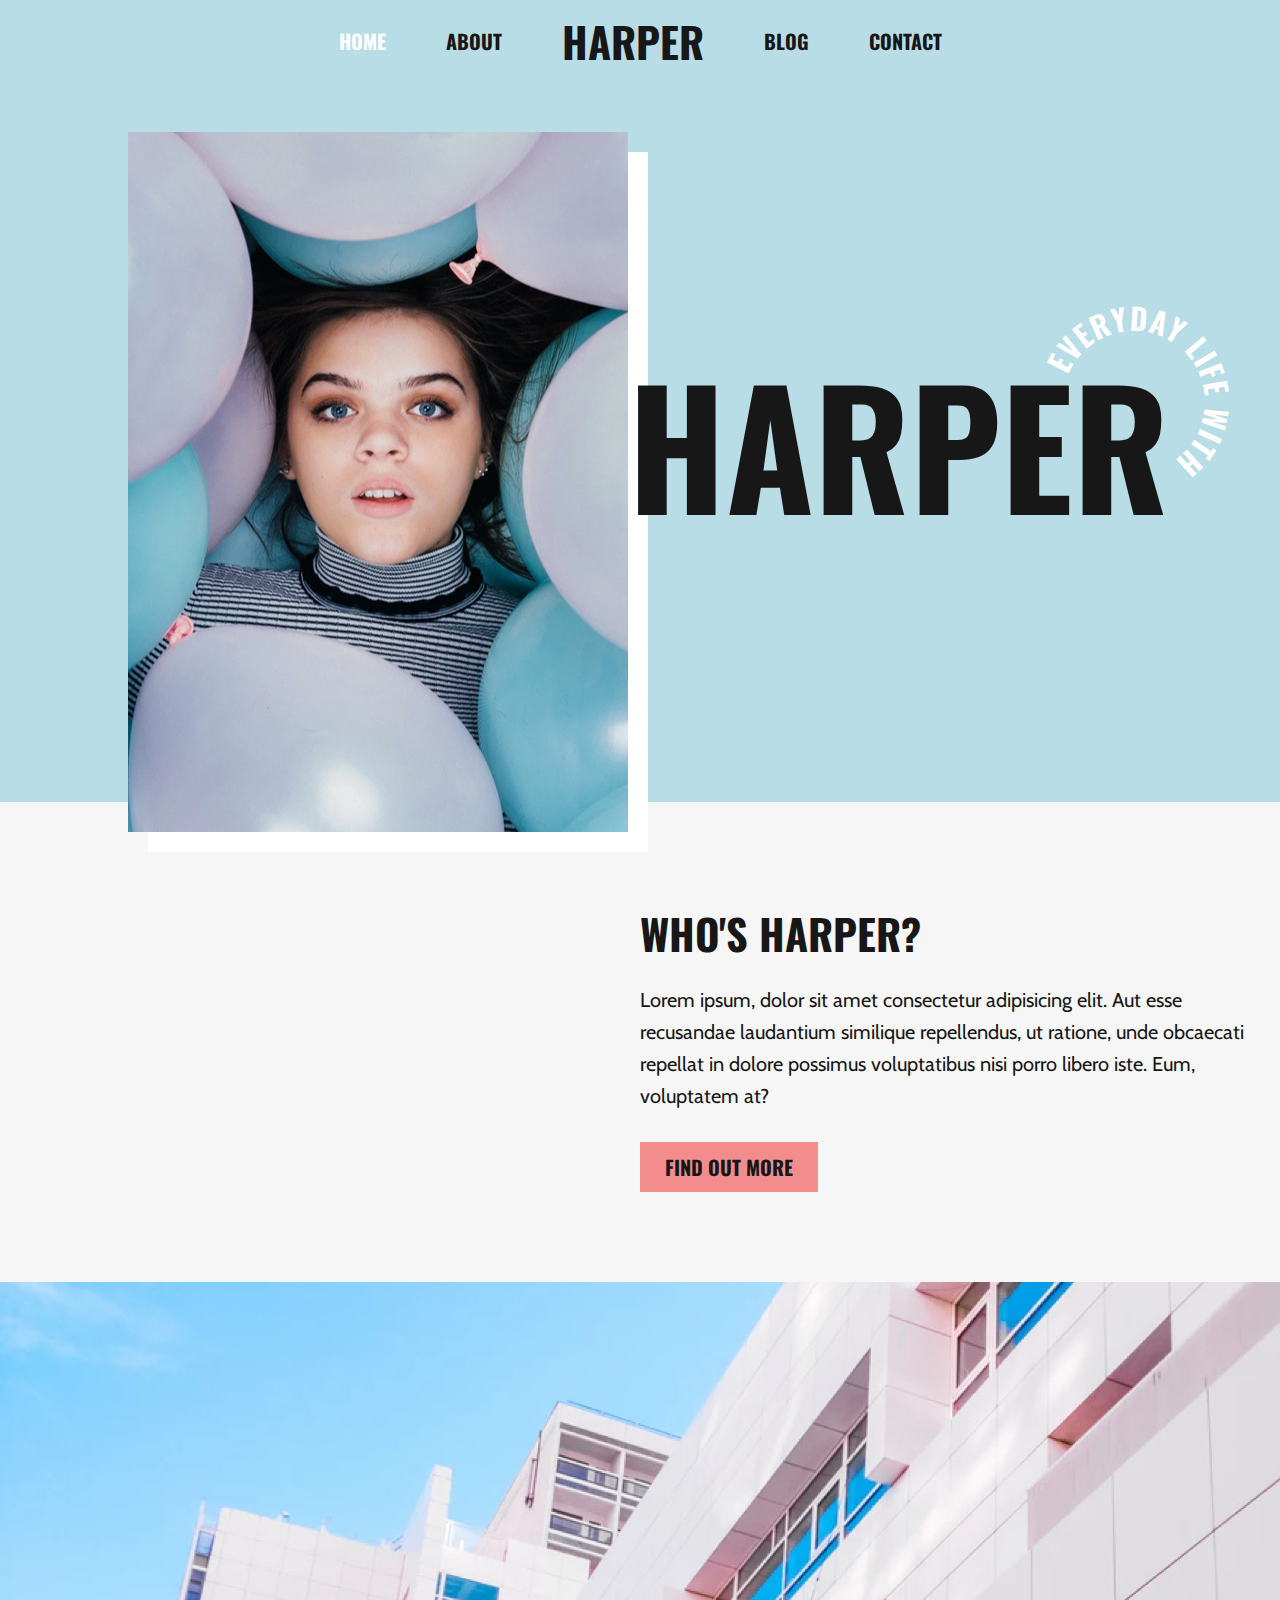
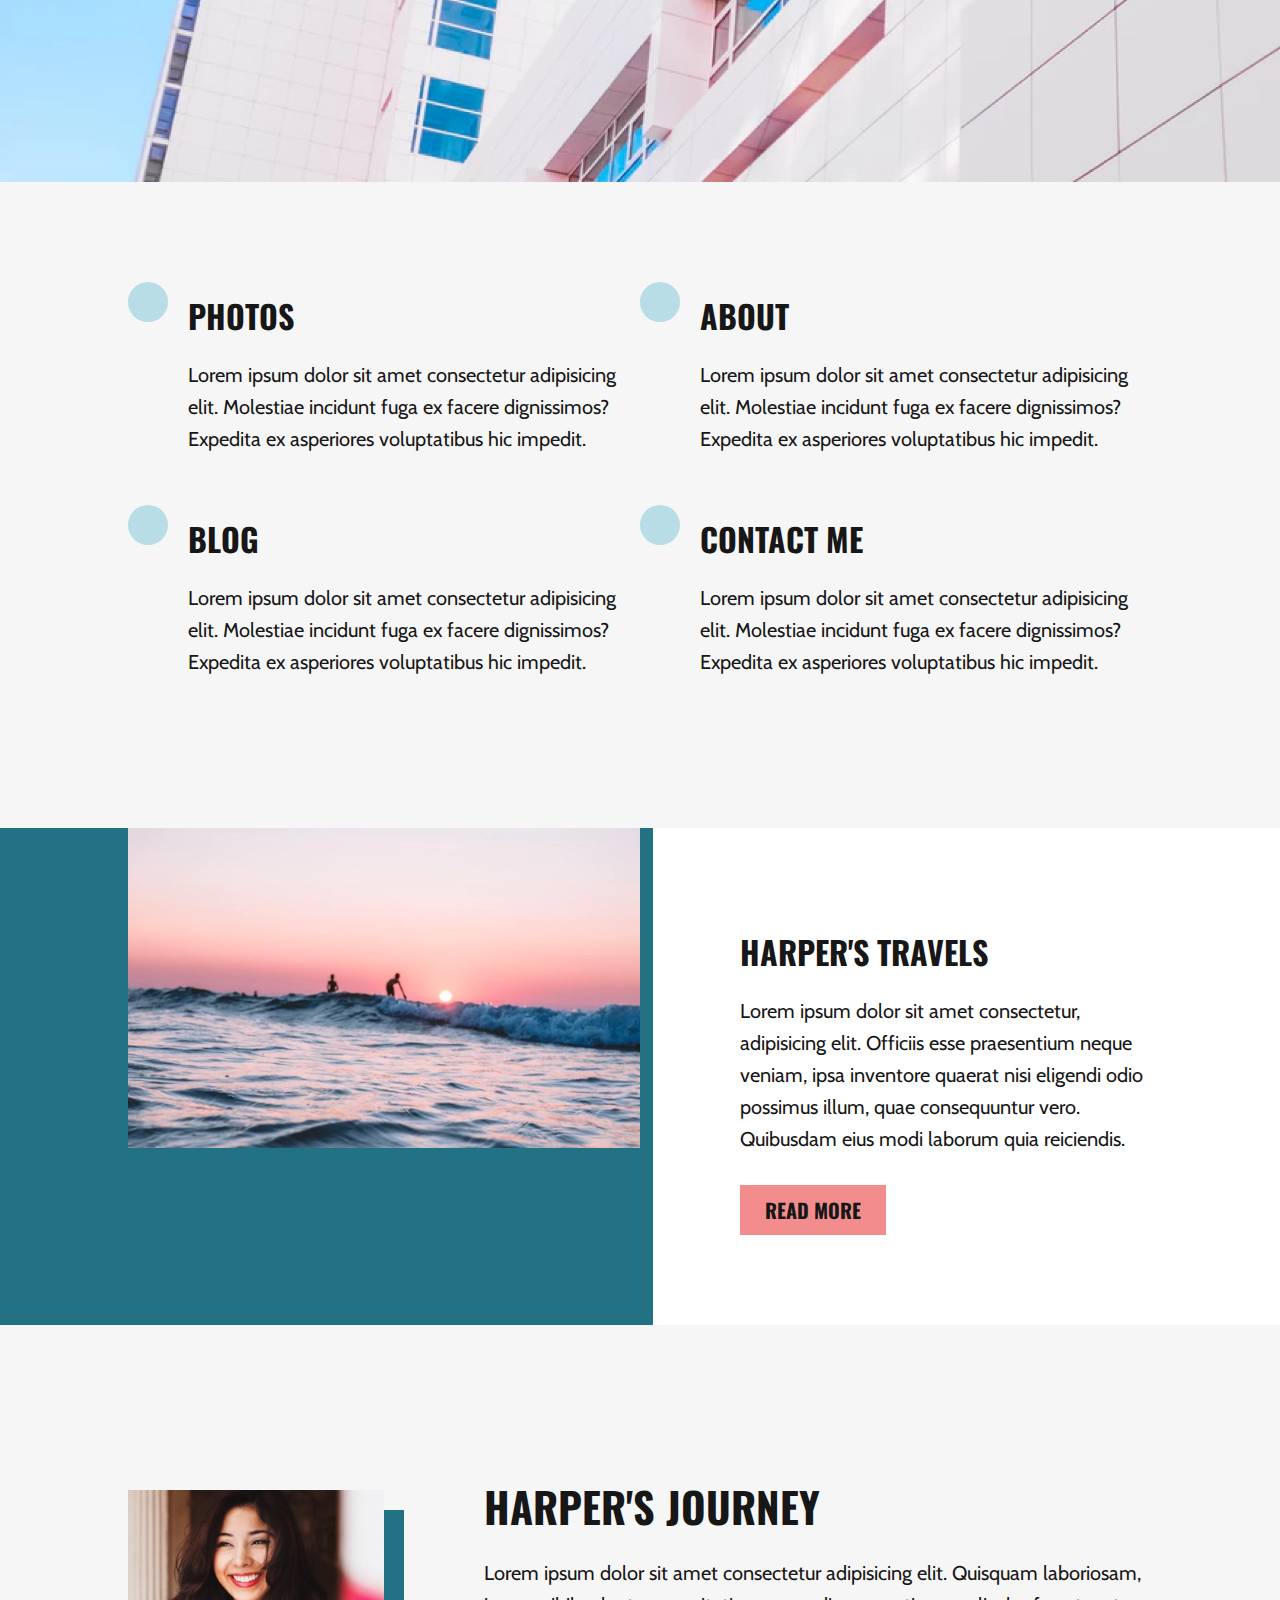
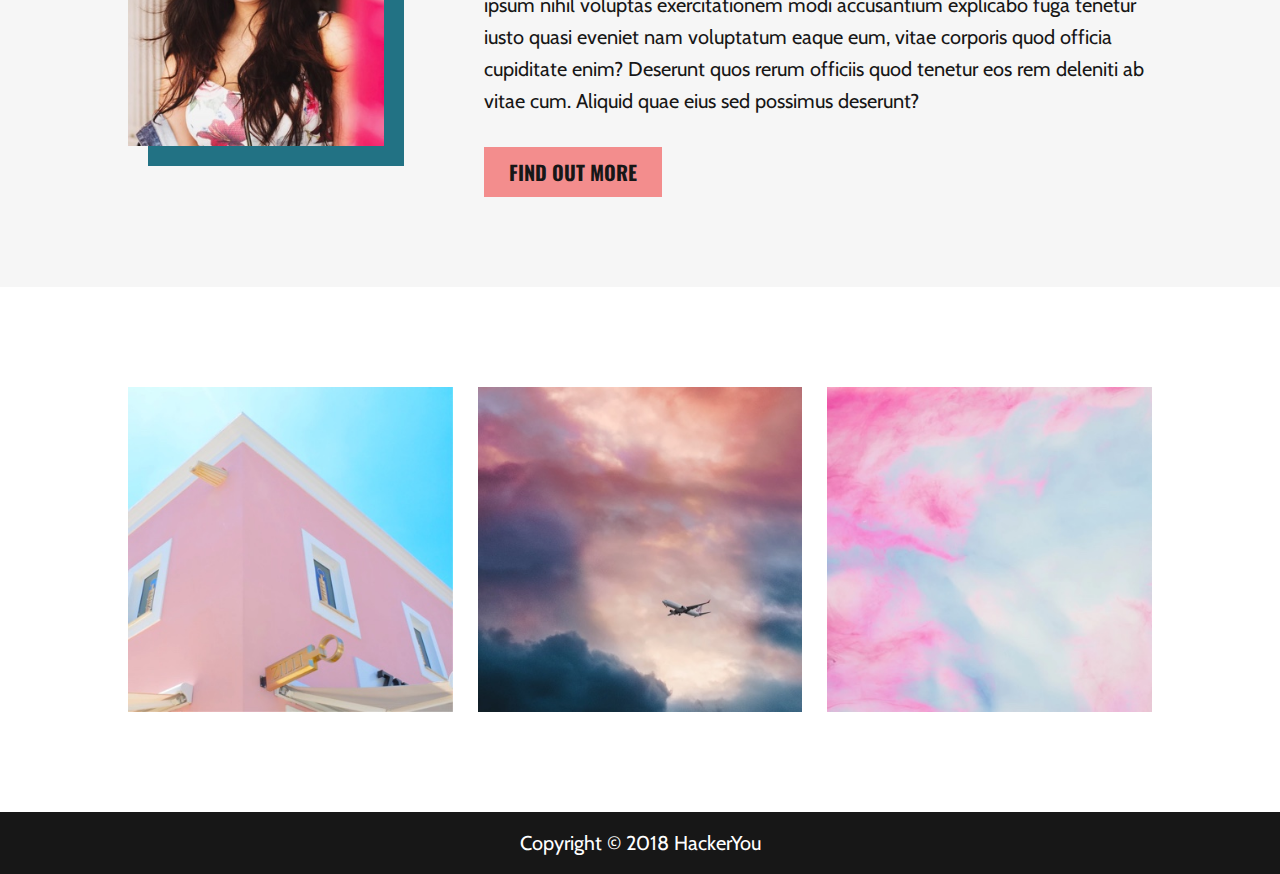
==== index.html @ dad6485b "updated nav and index header" ====
<!DOCTYPE html>
<html lang="en">
<head>
    <meta charset="UTF-8">
    <meta name="viewport" content="width=device-width, initial-scale=1.0">
    <meta http-equiv="X-UA-Compatible" content="ie=edge">
    <title>Harper Project Scott Fuller</title>
    <link href="https://fonts.googleapis.com/css?family=Cabin|Oswald:700" rel="stylesheet">
    <link rel='stylesheet' href='https://use.fontawesome.com/releases/v5.4.1/css/all.css' integrity='sha384-5sAR7xN1Nv6T6+dT2mhtzEpVJvfS3NScPQTrOxhwjIuvcA67KV2R5Jz6kr4abQsz' crossorigin='anonymous'>
    <link rel="stylesheet" href="styles/styles.css">
</head>
<body>
    <header class="header header--large">
        <nav>
            <ul class="header__nav">
                <li class="header__link"><a href="index.html" class="header__anchor header__link--active">Home</a></li>
                <li class="header__link"><a href="#about.html" class="header__anchor">About</a></li>
                <li class="header__logo title__two">Harper</li>
                <li class="header__link"><a href="blog.html" class="header__anchor">Blog</a></li>
                <li class="header__link"><a href="contact.html" class="header__anchor">Contact</a></li>
            </ul>
        </nav>
        <div class="wrapper header-container">
            <div class="header-image-container">
                <img src="./assets/home-image-1.jpg" alt="Headshot of girl surrounded by pink and blue balloons" class="header__image">
            </div>
            <div class="header__title header__title--home">
                <h1 class="title__one title__one--large">Harper</h1>
                <img src="./assets/circle-text.png" alt="Everyday life with" class="header__circle-text">
            </div>
        </div>
    </header>

    <main>
        <section class="about">
            <div class="wrapper about__container">
                <h2 class="title__two">Who's Harper?</h2>
                <p class="body-font">Lorem ipsum, dolor sit amet consectetur adipisicing elit. Aut esse recusandae laudantium similique repellendus, ut ratione, unde obcaecati repellat in dolore possimus voluptatibus nisi porro libero iste. Eum, voluptatem at?</p>
                <a href="#about.html" class="btn about__btn">Find out more</a>
            </div>
            <div class="about__hero-image">
                <!-- background image goes here -->
            </div>
        </section>

        <section class="info">
            <div class="wrapper info__container">
                <div class="info__section">
                    <div>
                        <i class="fas fa-image info__icon"></i>
                    </div>
                    <div class="info__copy">
                        <h3 class="title__three">Photos</h3>
                        <p class="body-font">Lorem ipsum dolor sit amet consectetur adipisicing elit. Molestiae incidunt fuga ex facere dignissimos? Expedita ex
                        asperiores voluptatibus hic impedit.</p>
                    </div>
                </div>
                <div class="info__section">
                    <div>
                        <i class="fas fa-user-alt info__icon"></i>
                    </div>
                    <div class="info__copy">
                        <h3 class="title__three">About</h3>
                        <p class="body-font">Lorem ipsum dolor sit amet consectetur adipisicing elit. Molestiae incidunt fuga ex facere dignissimos? Expedita ex asperiores voluptatibus hic impedit.</p>
                    </div>
                </div>
                <div class="info__section">
                    <div>
                        <i class="fas fa-desktop info__icon"></i>
                    </div>
                    <div class="info__copy">
                        <h3 class="title__three">Blog</h3>
                        <p class="body-font">Lorem ipsum dolor sit amet consectetur adipisicing elit. Molestiae incidunt fuga ex facere dignissimos? Expedita ex asperiores voluptatibus hic impedit.</p>
                    </div>
                </div>
                <div class="info__section">
                    <div>
                        <i class="fas fa-phone info__icon"></i>
                    </div>
                    <div class="info__copy">
                        <h3 class="title__three">Contact Me</h3>
                        <p class="body-font">Lorem ipsum dolor sit amet consectetur adipisicing elit. Molestiae incidunt fuga ex facere dignissimos? Expedita ex asperiores voluptatibus hic impedit.</p>
                    </div>
                </div>
            </div>
        </section>

        <section class="personal">
            <div class="personal__section personal__section--top">
                <div class="wrapper personal__travels">
                    <div class="personal__item">
                        <img src="./assets/home-image-3.jpg" alt="Two surfers catching a wave during a pink sunset" class="personal__image">
                    </div>
                    <div class="personal__item personal__item--copy">
                        <h3 class="title__three">Harper's Travels</h3>
                        <p class="body-font">Lorem ipsum dolor sit amet consectetur, adipisicing elit. Officiis esse praesentium neque veniam,
                            ipsa inventore quaerat nisi eligendi odio possimus illum, quae consequuntur vero. Quibusdam eius modi laborum quia
                            reiciendis.</p>
                        <a href="#" class="btn personal__btn">Read more</a>
                    </div>
                </div>
            </div>
            <div class="personal__section personal__section--bottom">

            </div>



            <!-- <div class="wrapper personal__container">
                <div class="personal__item">
                    <img src="./assets/home-image-3.jpg" alt="Two surfers catching a wave during a pink sunset" class="personal__image">
                </div>
                <div class="personal__item text-container">
                    <h3 class="title__three">Harper's Travels</h3>
                    <p class="body-font">Lorem ipsum dolor sit amet consectetur, adipisicing elit. Officiis esse praesentium neque veniam, ipsa inventore quaerat nisi eligendi odio possimus illum, quae consequuntur vero. Quibusdam eius modi laborum quia reiciendis.</p>
                    <a href="#" class="btn personal__btn">Read more</a>
                </div>
                <div class="personal__item text-container">
                    <h3 class="title__three">Favourite Things</h3>
                    <p class="body-font">Lorem ipsum dolor sit, amet consectetur adipisicing elit. Harum aspernatur officia alias unde. Voluptatibus laudantium tempora dolor distinctio? Aperiam qui laudantium nostrum, aliquam odit obcaecati voluptatum veniam expedita odio placeat?</p>
                    <a href="#" class="btn personal__btn personal__btn--right">Read more</a>
                </div>
                <div class="personal__item personal__image">
                    <img src="./assets/home-image-4.jpg" alt="Industrial red brick building with six ventilation pipes during a sunset that fades from pink to blue" class="personal__image">
                </div>
            </div> -->
        </section>

        <section class="journey">
            <div class="wrapper journey__container">
                <div class="journey__image-container">
                    <img src="./assets/home-image-5.jpg" alt="Photo of a smiling girl with dark brown hair wearing a floral shirt" class="journey__image">
                </div>
                <div class="journey__text-container">
                    <h2 class="title__two">Harper's Journey</h2>
                    <p class="body-font">Lorem ipsum dolor sit amet consectetur adipisicing elit. Quisquam laboriosam, ipsum nihil voluptas exercitationem modi accusantium explicabo fuga tenetur iusto quasi eveniet nam voluptatum eaque eum, vitae corporis quod officia cupiditate enim? Deserunt quos rerum officiis quod tenetur eos rem deleniti ab vitae cum. Aliquid quae eius sed possimus deserunt?</p>
                    <a href="#" class="btn journey__btn">Find out more</a>
                </div>
            </div>
        </section>

        <section class="gallery">
            <div class="wrapper gallery__container">
                <div class="gallery__item">
                    <img src="./assets/home-image-6.jpg" alt="Cotton candy pink house with white trim on a cloudless day" class="gallery__image">
                </div>
                <div class="gallery__item gallery__item--middle">
                    <img src="./assets/home-image-7.jpg" alt="Plane flying into clouds with pink light rays illuminating the sky" class="gallery__image">
                </div>
                <div class="gallery__item">
                    <img src="./assets/home-image-8.jpg" alt="Whispy cloud in the sky with a cotton candy pink hue" class="gallery__image">
                </div>  
            </div>
        </section>
    </main>

    <footer class="footer">
        <p class="body-font footer__text">Copyright &copy; 2018 HackerYou</p>
    </footer>
    
</body>
</html>
---- styles/styles.css ----
article, aside, details, figcaption, figure, footer, header, hgroup, nav, section, summary {
  display: block; }

audio, canvas, video {
  display: inline-block; }

audio:not([controls]) {
  display: none;
  height: 0; }

[hidden] {
  display: none; }

html {
  font-family: sans-serif;
  -webkit-text-size-adjust: 100%;
  -ms-text-size-adjust: 100%; }

a:focus {
  outline: thin dotted; }

a:active, a:hover {
  outline: 0; }

h1 {
  font-size: 2em; }

abbr[title] {
  border-bottom: 1px dotted; }

b, strong {
  font-weight: 700; }

dfn {
  font-style: italic; }

mark {
  background: #ff0;
  color: #000; }

code, kbd, pre, samp {
  font-family: monospace, serif;
  font-size: 1em; }

pre {
  white-space: pre-wrap;
  word-wrap: break-word; }

q {
  quotes: \201C \201D \2018 \2019; }

small {
  font-size: 80%; }

sub, sup {
  font-size: 75%;
  line-height: 0;
  position: relative;
  vertical-align: baseline; }

sup {
  top: -.5em; }

sub {
  bottom: -.25em; }

img {
  border: 0; }

svg:not(:root) {
  overflow: hidden; }

fieldset {
  border: 1px solid silver;
  margin: 0 2px;
  padding: .35em .625em .75em; }

button, input, select, textarea {
  font-family: inherit;
  font-size: 100%;
  margin: 0; }

button, input {
  line-height: normal; }

button, html input[type=button], input[type=reset], input[type=submit] {
  -webkit-appearance: button;
  cursor: pointer; }

button[disabled], input[disabled] {
  cursor: default; }

input[type=checkbox], input[type=radio] {
  -webkit-box-sizing: border-box;
  box-sizing: border-box;
  padding: 0; }

input[type=search] {
  -webkit-appearance: textfield;
  -moz-box-sizing: content-box;
  -webkit-box-sizing: content-box;
  box-sizing: content-box; }

input[type=search]::-webkit-search-cancel-button, input[type=search]::-webkit-search-decoration {
  -webkit-appearance: none; }

textarea {
  overflow: auto;
  vertical-align: top; }

table {
  border-collapse: collapse;
  border-spacing: 0; }

body, figure {
  margin: 0; }

legend, button::-moz-focus-inner, input::-moz-focus-inner {
  border: 0;
  padding: 0; }

.clearfix:after {
  visibility: hidden;
  display: block;
  font-size: 0;
  content: '';
  clear: both;
  height: 0; }

* {
  -moz-box-sizing: border-box;
  -webkit-box-sizing: border-box;
  box-sizing: border-box; }

html {
  font-size: 62.5%; }

body {
  font-size: 2rem; }

.wrapper {
  max-width: 1280px;
  width: 80%;
  margin: 0 auto; }

.title__one {
  font-size: 80px;
  font-size: 8rem;
  color: #171717;
  font-weight: bold;
  font-family: "Oswald", sans-serif;
  text-transform: uppercase; }

.title__two {
  font-size: 42px;
  font-size: 4.2rem;
  color: #171717;
  font-weight: bold;
  font-family: "Oswald", sans-serif;
  text-transform: uppercase;
  margin: 0; }

.title__three {
  font-size: 32px;
  font-size: 3.2rem;
  color: #171717;
  font-weight: bold;
  font-family: "Oswald", sans-serif;
  text-transform: uppercase;
  margin: 0; }

.title__four {
  font-size: 24px;
  font-size: 2.4rem;
  color: #171717;
  font-weight: bold;
  font-family: "Oswald", sans-serif;
  text-transform: uppercase;
  margin: 0; }

.body-font {
  font-size: 20px;
  font-size: 2rem;
  color: #171717;
  font-family: "Cabin", sans-serif;
  line-height: 3.2rem;
  padding-bottom: 20px; }

.btn {
  background: #f38d8d;
  text-decoration: none;
  padding: 10px 25px;
  font-size: 20px;
  font-size: 2rem;
  color: #171717;
  font-weight: bold;
  font-family: "Oswald", sans-serif;
  text-transform: uppercase;
  border: none; }

.header__nav {
  display: -webkit-box;
  display: -ms-flexbox;
  display: flex;
  list-style: none;
  margin: 0;
  padding: 10px 0;
  -webkit-box-pack: center;
  -ms-flex-pack: center;
  justify-content: center;
  -webkit-box-align: center;
  -ms-flex-align: center;
  align-items: center;
  background: #b9dde7; }

.header__link, .header__logo {
  padding: 0 30px; }

.header__anchor {
  text-decoration: none;
  color: #171717;
  font-size: 20px;
  font-size: 2rem;
  color: #171717;
  font-weight: bold;
  font-family: "Oswald", sans-serif;
  text-transform: uppercase; }

.header__link--active {
  color: white; }

.header--large {
  background: #b9dde7; }

.header-container {
  margin: 0 auto;
  display: -webkit-box;
  display: -ms-flexbox;
  display: flex;
  -ms-flex-wrap: no-wrap;
  flex-wrap: no-wrap;
  -webkit-box-align: center;
  -ms-flex-align: center;
  align-items: center;
  -ms-flex-pack: distribute;
  justify-content: space-around; }

.header-image-container {
  height: 80vh; }
  .header-image-container .header__image {
    max-height: 100%;
    position: relative;
    top: 50px;
    -webkit-box-shadow: 20px 20px white;
    box-shadow: 20px 20px white; }

.test {
  height: 100%; }

.header__title {
  display: -webkit-box;
  display: -ms-flexbox;
  display: flex;
  position: relative; }
  .header__title .title__one--large {
    font-size: 160px;
    font-size: 16rem;
    color: #171717;
    font-weight: bold;
    font-family: "Oswald", sans-serif;
    text-transform: uppercase; }
  .header__title .header__circle-text {
    position: absolute;
    right: -60px;
    top: 90px; }

.about {
  background: #f6f6f6; }
  .about__container {
    padding: 100px 0 100px 50%;
    width: 100%;
    margin: 0; }

.about__hero-image {
  background-image: url(../assets/home-image-2.jpg);
  background-size: cover;
  height: 500px;
  width: 100%; }

.info {
  background: #f6f6f6;
  padding: 100px 0; }
  .info__container {
    display: -webkit-box;
    display: -ms-flexbox;
    display: flex;
    -ms-flex-wrap: wrap;
    flex-wrap: wrap; }
  .info__section {
    width: 50%;
    display: -webkit-box;
    display: -ms-flexbox;
    display: flex; }
  .info__icon {
    background: #b9dde7;
    font-size: 3.2rem;
    display: block;
    padding: 20px;
    border-radius: 50%; }
  .info__copy {
    padding: 10px 20px; }

.personal__section {
  display: -webkit-box;
  display: -ms-flexbox;
  display: flex;
  -webkit-box-orient: vertical;
  -webkit-box-direction: normal;
  -ms-flex-direction: column;
  flex-direction: column;
  -ms-flex-wrap: wrap;
  flex-wrap: wrap; }

.personal__section--top {
  background: -webkit-gradient(linear, left top, right top, from(#227284), color-stop(51%, #227284), color-stop(51%, transparent));
  background: -webkit-linear-gradient(left, #227284, #227284 51%, transparent 51%);
  background: -o-linear-gradient(left, #227284, #227284 51%, transparent 51%);
  background: linear-gradient(to right, #227284, #227284 51%, transparent 51%); }

.personal__travels {
  display: -webkit-box;
  display: -ms-flexbox;
  display: flex; }

.personal__item {
  width: 50%; }
  .personal__item .personal__image {
    max-width: 100%; }

.personal__item--copy {
  padding: 100px 0 100px 100px; }

.text-container {
  padding: 100px; }

.journey {
  padding: 150px 0 100px 0;
  background: #f6f6f6; }
  .journey__container {
    display: -webkit-box;
    display: -ms-flexbox;
    display: flex; }
  .journey__image-container {
    width: 25%;
    margin-top: 15px; }
  .journey__image {
    max-width: 100%;
    -webkit-box-shadow: 20px 20px #227284;
    box-shadow: 20px 20px #227284; }
  .journey__text-container {
    width: 75%;
    padding-left: 100px; }

.gallery {
  padding: 100px 0; }
  .gallery__container {
    display: -webkit-box;
    display: -ms-flexbox;
    display: flex; }
  .gallery__item {
    width: calc(100% / 3); }
  .gallery__image {
    max-width: 100%;
    display: block; }

.gallery__item--middle {
  margin: 0 25px; }

.header {
  position: relative; }

.header__blog {
  background-image: url(../assets/blog-image-1.jpg);
  background-repeat: no-repeat;
  background-size: cover;
  height: 500px; }

.header-title {
  position: absolute;
  bottom: -50px;
  margin: 0; }

.main {
  background: #f6f6f6; }
  .main .body-font {
    margin: 0; }

.main-container {
  display: -webkit-box;
  display: -ms-flexbox;
  display: flex;
  padding: 100px 0; }

.aside {
  width: 30%; }
  .aside-section {
    padding: 25px;
    background: white;
    margin-bottom: 25px; }
    .aside-section__image {
      max-width: 100%;
      display: block; }
    .aside-section .body-font {
      padding: 0; }

.aside-section .title__four {
  margin: 15px 0; }

.recent-post {
  padding-left: 25px;
  margin: 0; }
  .recent-post__item {
    line-height: 3.2rem;
    padding-left: 10px; }
  .recent-post__link {
    text-decoration: none;
    color: #171717; }

.main__content {
  width: 70%;
  display: -webkit-box;
  display: -ms-flexbox;
  display: flex;
  -webkit-box-orient: vertical;
  -webkit-box-direction: normal;
  -ms-flex-direction: column;
  flex-direction: column;
  margin-left: 25px; }
  .main__content .post {
    padding: 10px 25px 50px 25px;
    background: white;
    border-bottom: 5px solid #227284; }

.comment {
  display: -webkit-box;
  display: -ms-flexbox;
  display: flex;
  padding: 25px 25px 35px 25px;
  background: white;
  margin: 20px 0; }
  .comment__thumb {
    width: 10%; }
  .comment__photo {
    max-width: 100%;
    display: block; }
  .comment__copy {
    width: 90%;
    padding-left: 25px; }

.comment:nth-child(2) {
  border-bottom: 5px solid #227284; }

.form {
  display: -webkit-box;
  display: -ms-flexbox;
  display: flex;
  -webkit-box-orient: vertical;
  -webkit-box-direction: normal;
  -ms-flex-direction: column;
  flex-direction: column; }
  .form__name, .form__email {
    width: 50%; }
  .form__name {
    margin-right: 20px; }
  .form__comment {
    height: 300px; }

.form-info {
  display: -webkit-box;
  display: -ms-flexbox;
  display: flex; }

.form-item {
  border: none;
  padding: 30px;
  margin-bottom: 20px;
  font-size: 20px;
  font-size: 2rem;
  color: #171717;
  font-family: "Cabin", sans-serif;
  line-height: 3.2rem; }

.header__contact {
  background-image: url(../assets/contact-image-1.jpg);
  background-repeat: no-repeat;
  background-size: cover;
  height: 500px; }

.social {
  display: -webkit-box;
  display: -ms-flexbox;
  display: flex;
  width: 100%;
  -ms-flex-pack: distribute;
  justify-content: space-around; }
  .social__link {
    text-decoration: none;
    color: #227284;
    font-size: 2.5rem; }

.aside-section__contact .title__four {
  text-transform: lowercase; }

.aside-section__contact .body-font {
  margin: 5px 0; }

.footer {
  background: #171717; }
  .footer__text {
    color: white;
    margin: 0;
    text-align: center;
    padding: 15px 0; }
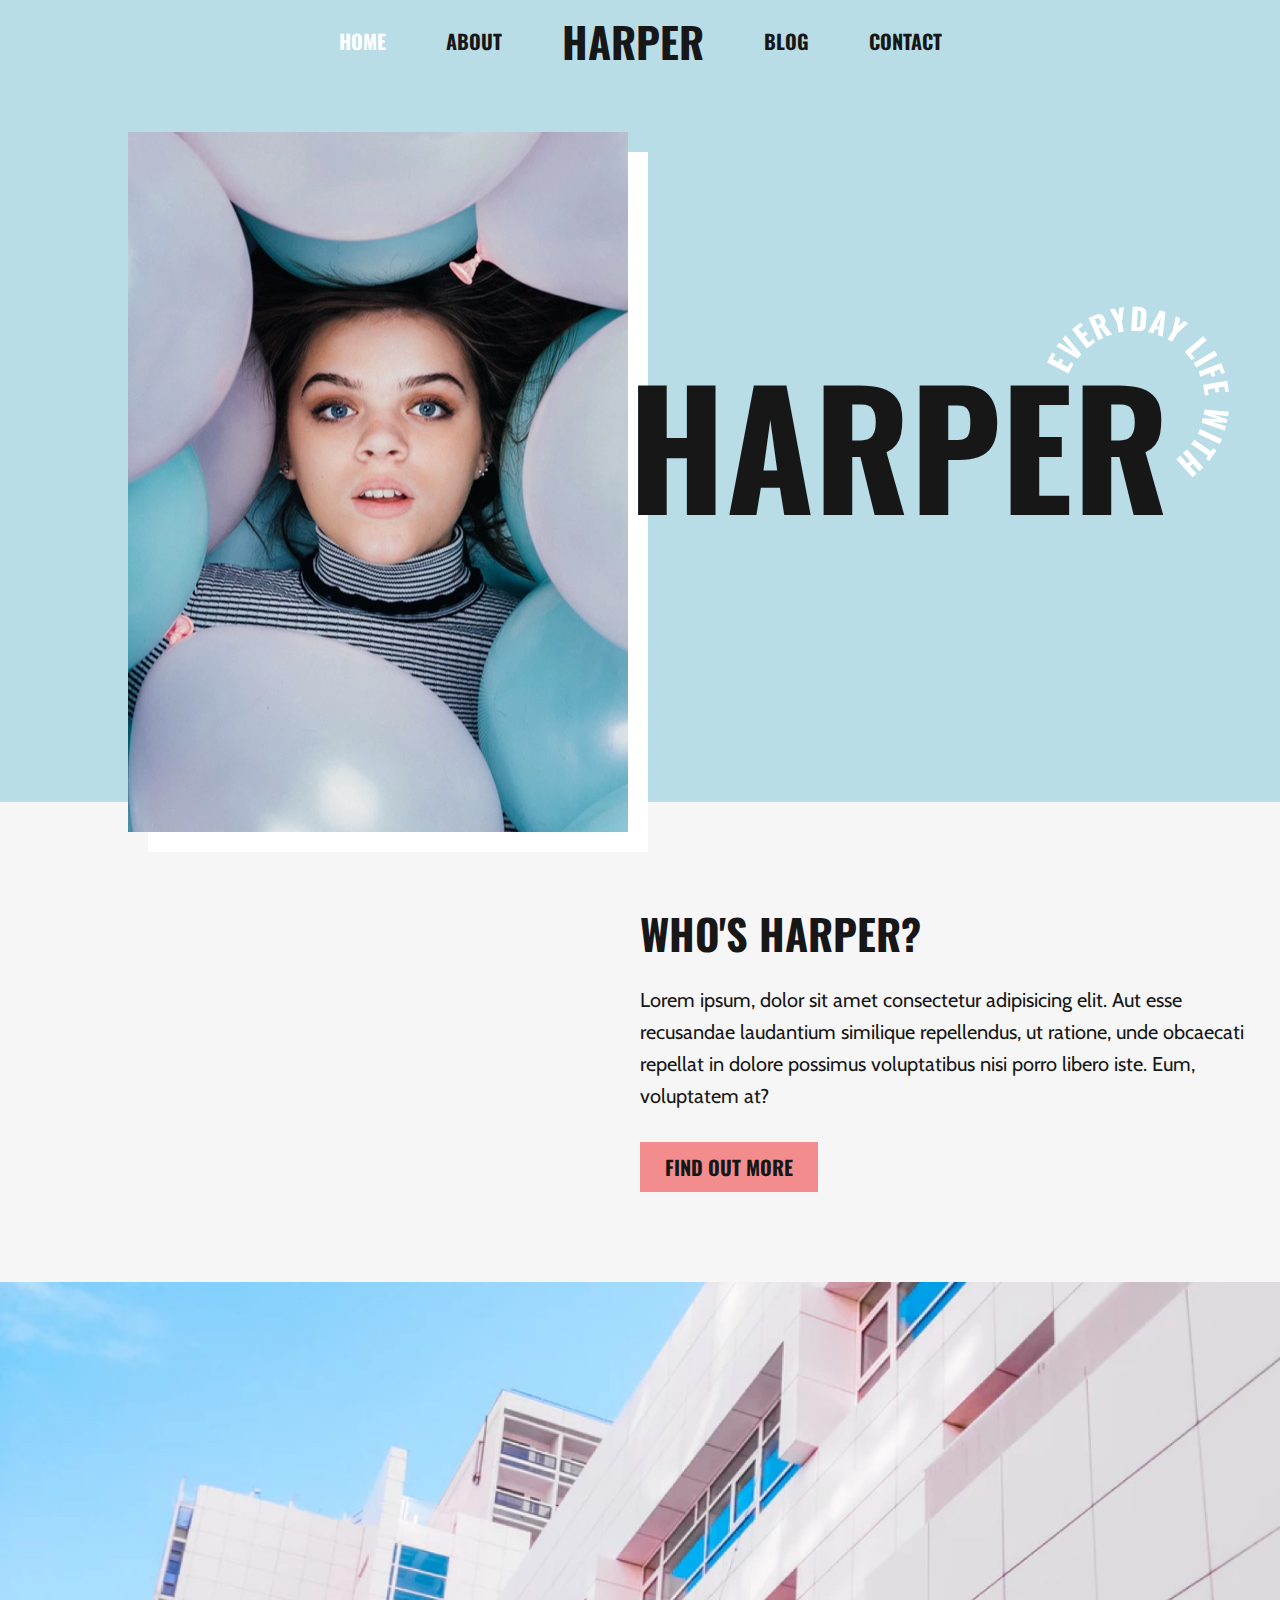
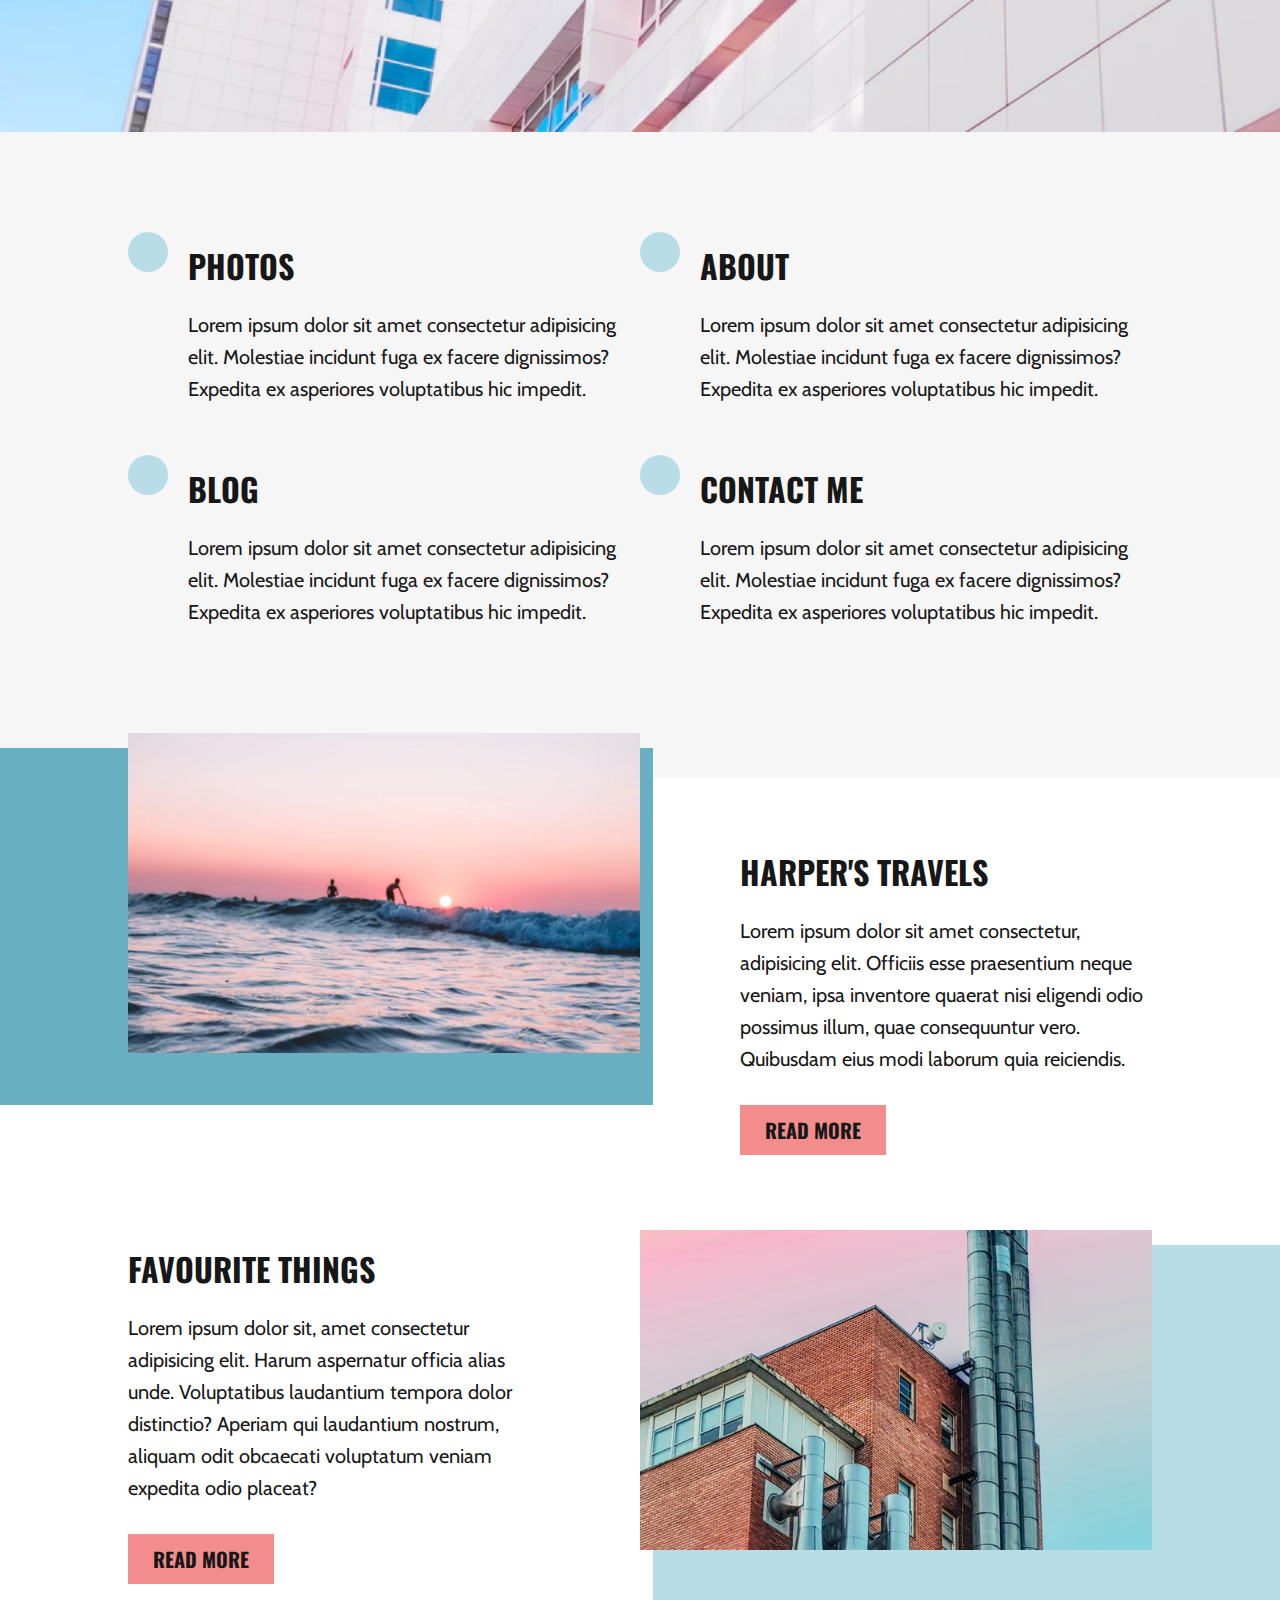
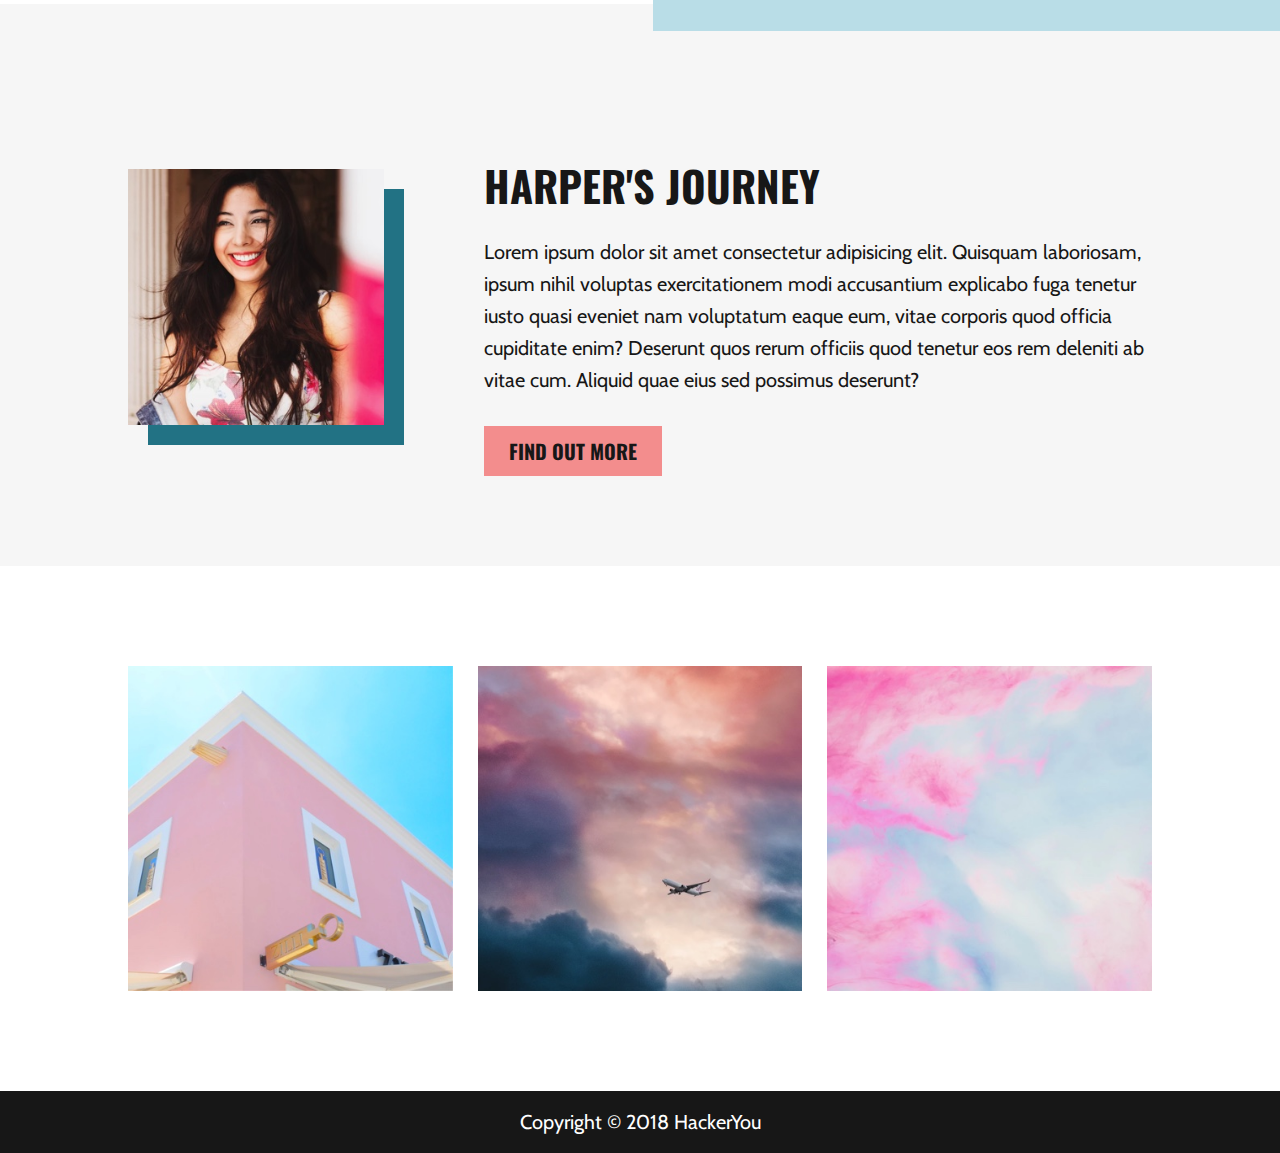
==== commit e32e4caa: "Added responsive styles to blog and contact page, updated responsive nav, moved media quieries into " ====
--- a/index.html
+++ b/index.html
@@ -86,44 +86,30 @@
         </section>
 
         <section class="personal">
-            <div class="personal__section personal__section--top">
-                <div class="wrapper personal__travels">
-                    <div class="personal__item">
-                        <img src="./assets/home-image-3.jpg" alt="Two surfers catching a wave during a pink sunset" class="personal__image">
+            <div class="personal__container personal__container--top">
+                <div class="personal__container-half wrapper">
+                    <div class="personal__item personal__item-1">
+                        <img src="./assets/home-image-3.jpg" alt="Two surfers catching a wave during a pink sunset" class="personal__image personal__image--top">
                     </div>
-                    <div class="personal__item personal__item--copy">
+                    <div class="personal__item text-container text-container--top">
                         <h3 class="title__three">Harper's Travels</h3>
-                        <p class="body-font">Lorem ipsum dolor sit amet consectetur, adipisicing elit. Officiis esse praesentium neque veniam,
-                            ipsa inventore quaerat nisi eligendi odio possimus illum, quae consequuntur vero. Quibusdam eius modi laborum quia
-                            reiciendis.</p>
+                        <p class="body-font">Lorem ipsum dolor sit amet consectetur, adipisicing elit. Officiis esse praesentium neque veniam, ipsa inventore quaerat nisi eligendi odio possimus illum, quae consequuntur vero. Quibusdam eius modi laborum quia reiciendis.</p>
                         <a href="#" class="btn personal__btn">Read more</a>
                     </div>
                 </div>
             </div>
-            <div class="personal__section personal__section--bottom">
-
+            <div class="personal__container personal__container--bottom">
+                <div class="wrapper personal__container-half">
+                    <div class="personal__item text-container text-container--bottom">
+                        <h3 class="title__three">Favourite Things</h3>
+                        <p class="body-font">Lorem ipsum dolor sit, amet consectetur adipisicing elit. Harum aspernatur officia alias unde. Voluptatibus laudantium tempora dolor distinctio? Aperiam qui laudantium nostrum, aliquam odit obcaecati voluptatum veniam expedita odio placeat?</p>
+                        <a href="#" class="btn personal__btn personal__btn--right">Read more</a>
+                    </div>
+                    <div class="personal__item personal__image-container">
+                        <img src="./assets/home-image-4.jpg" alt="Industrial red brick building with six ventilation pipes during a sunset that fades from pink to blue" class="personal__image personal__image--bottom">
+                    </div>
+                </div>
             </div>
-
-
-
-            <!-- <div class="wrapper personal__container">
-                <div class="personal__item">
-                    <img src="./assets/home-image-3.jpg" alt="Two surfers catching a wave during a pink sunset" class="personal__image">
-                </div>
-                <div class="personal__item text-container">
-                    <h3 class="title__three">Harper's Travels</h3>
-                    <p class="body-font">Lorem ipsum dolor sit amet consectetur, adipisicing elit. Officiis esse praesentium neque veniam, ipsa inventore quaerat nisi eligendi odio possimus illum, quae consequuntur vero. Quibusdam eius modi laborum quia reiciendis.</p>
-                    <a href="#" class="btn personal__btn">Read more</a>
-                </div>
-                <div class="personal__item text-container">
-                    <h3 class="title__three">Favourite Things</h3>
-                    <p class="body-font">Lorem ipsum dolor sit, amet consectetur adipisicing elit. Harum aspernatur officia alias unde. Voluptatibus laudantium tempora dolor distinctio? Aperiam qui laudantium nostrum, aliquam odit obcaecati voluptatum veniam expedita odio placeat?</p>
-                    <a href="#" class="btn personal__btn personal__btn--right">Read more</a>
-                </div>
-                <div class="personal__item personal__image">
-                    <img src="./assets/home-image-4.jpg" alt="Industrial red brick building with six ventilation pipes during a sunset that fades from pink to blue" class="personal__image">
-                </div>
-            </div> -->
         </section>
 
         <section class="journey">
--- a/styles/styles.css
+++ b/styles/styles.css
@@ -284,7 +284,7 @@
 .about__hero-image {
   background-image: url(../assets/home-image-2.jpg);
   background-size: cover;
-  height: 500px;
+  height: 50vh;
   width: 100%; }
 
 .info {
@@ -310,38 +310,61 @@
   .info__copy {
     padding: 10px 20px; }
 
-.personal__section {
-  display: -webkit-box;
-  display: -ms-flexbox;
-  display: flex;
+.personal__container {
+  display: -webkit-box;
+  display: -ms-flexbox;
+  display: flex;
+  -ms-flex-wrap: wrap;
+  flex-wrap: wrap;
   -webkit-box-orient: vertical;
   -webkit-box-direction: normal;
   -ms-flex-direction: column;
-  flex-direction: column;
-  -ms-flex-wrap: wrap;
-  flex-wrap: wrap; }
-
-.personal__section--top {
-  background: -webkit-gradient(linear, left top, right top, from(#227284), color-stop(51%, #227284), color-stop(51%, transparent));
-  background: -webkit-linear-gradient(left, #227284, #227284 51%, transparent 51%);
-  background: -o-linear-gradient(left, #227284, #227284 51%, transparent 51%);
-  background: linear-gradient(to right, #227284, #227284 51%, transparent 51%); }
-
-.personal__travels {
+  flex-direction: column; }
+
+.personal__container-half {
   display: -webkit-box;
   display: -ms-flexbox;
   display: flex; }
+
+.personal__container--top {
+  background: -webkit-gradient(linear, left top, right top, from(#68b0c1), color-stop(51%, #68b0c1), color-stop(51%, transparent), to(transparent));
+  background: -webkit-linear-gradient(left, #68b0c1, #68b0c1 51%, transparent 51%, transparent 100%);
+  background: -o-linear-gradient(left, #68b0c1, #68b0c1 51%, transparent 51%, transparent 100%);
+  background: linear-gradient(to right, #68b0c1, #68b0c1 51%, transparent 51%, transparent 100%);
+  background-size: 100% 90%;
+  background-repeat: no-repeat;
+  position: relative;
+  bottom: 30px; }
+
+.personal__container--bottom {
+  background: -webkit-gradient(linear, left top, right top, from(transparent), color-stop(51%, transparent), color-stop(51%, #b9dde7), to(#b9dde7));
+  background: -webkit-linear-gradient(left, transparent, transparent 51%, #b9dde7 51%, #b9dde7 100%);
+  background: -o-linear-gradient(left, transparent, transparent 51%, #b9dde7 51%, #b9dde7 100%);
+  background: linear-gradient(to right, transparent, transparent 51%, #b9dde7 51%, #b9dde7 100%);
+  background-size: 100% 90%;
+  background-repeat: no-repeat;
+  position: relative;
+  top: 70px; }
 
 .personal__item {
   width: 50%; }
   .personal__item .personal__image {
     max-width: 100%; }
 
-.personal__item--copy {
-  padding: 100px 0 100px 100px; }
-
-.text-container {
-  padding: 100px; }
+.text-container--top {
+  padding: 100px 0 0 100px; }
+
+.text-container--bottom {
+  padding: 0 100px 100px 0; }
+
+.personal__image--top {
+  position: relative;
+  bottom: 15px;
+  overflow: visible; }
+
+.personal__image--bottom {
+  position: relative;
+  bottom: 15px; }
 
 .journey {
   padding: 150px 0 100px 0;
@@ -410,6 +433,11 @@
     .aside-section__image {
       max-width: 100%;
       display: block; }
+    .aside-section__link {
+      text-decoration: none;
+      color: #227284;
+      display: inline-block;
+      font-weight: bold; }
     .aside-section .body-font {
       padding: 0; }
 
@@ -460,26 +488,6 @@
 .comment:nth-child(2) {
   border-bottom: 5px solid #227284; }
 
-.form {
-  display: -webkit-box;
-  display: -ms-flexbox;
-  display: flex;
-  -webkit-box-orient: vertical;
-  -webkit-box-direction: normal;
-  -ms-flex-direction: column;
-  flex-direction: column; }
-  .form__name, .form__email {
-    width: 50%; }
-  .form__name {
-    margin-right: 20px; }
-  .form__comment {
-    height: 300px; }
-
-.form-info {
-  display: -webkit-box;
-  display: -ms-flexbox;
-  display: flex; }
-
 .form-item {
   border: none;
   padding: 30px;
@@ -489,6 +497,28 @@
   color: #171717;
   font-family: "Cabin", sans-serif;
   line-height: 3.2rem; }
+
+.form {
+  display: -webkit-box;
+  display: -ms-flexbox;
+  display: flex;
+  -webkit-box-orient: vertical;
+  -webkit-box-direction: normal;
+  -ms-flex-direction: column;
+  flex-direction: column; }
+  .form__name, .form__email {
+    width: calc(50% - 10px); }
+  .form__name {
+    margin-right: 20px; }
+  .form__email {
+    padding-right: 0; }
+  .form__comment {
+    height: 300px; }
+
+.form-info {
+  display: -webkit-box;
+  display: -ms-flexbox;
+  display: flex; }
 
 .header__contact {
   background-image: url(../assets/contact-image-1.jpg);
@@ -521,3 +551,133 @@
     margin: 0;
     text-align: center;
     padding: 15px 0; }
+
+@media (max-width: 1000px) {
+  .main-container {
+    -webkit-box-orient: vertical;
+    -webkit-box-direction: reverse;
+    -ms-flex-direction: column-reverse;
+    flex-direction: column-reverse; }
+  .aside {
+    width: 100%;
+    display: -webkit-box;
+    display: -ms-flexbox;
+    display: flex; }
+    .aside-section {
+      margin-top: 25px; }
+      .aside-section__about {
+        margin-right: 25px;
+        display: -webkit-box;
+        display: -ms-flexbox;
+        display: flex;
+        width: 60%; }
+      .aside-section__image-container {
+        width: 33.3%;
+        margin-right: 20px; }
+      .aside-section__content {
+        width: 66.6%; }
+      .aside-section__recent-posts {
+        width: 40%; }
+  .aside .title__four {
+    margin: 0 0 10px 0; }
+  .main__content {
+    width: 100%;
+    margin: 0; }
+  .aside-section__contact {
+    width: 100%; }
+    .aside-section__contact .social {
+      -webkit-box-pack: start;
+      -ms-flex-pack: start;
+      justify-content: flex-start; }
+      .aside-section__contact .social__link {
+        padding: 0 40px 10px 0; } }
+
+@media (max-width: 920px) {
+  .header__blog,
+  .header__contact {
+    height: 300px; }
+  .body-font,
+  .recent-post__link {
+    font-size: 1.8rem; }
+  .aside-section__about {
+    width: 50%; }
+  .aside-section__image-container {
+    display: none; }
+  .aside-section__content {
+    width: 100%; }
+  .aside-section__recent-posts {
+    width: 50%; } }
+
+@media (max-width: 760px) {
+  .wrapper {
+    width: 90%; }
+  .form-info {
+    -webkit-box-orient: vertical;
+    -webkit-box-direction: normal;
+    -ms-flex-direction: column;
+    flex-direction: column; }
+  .form__name,
+  .form__email {
+    width: 100%; } }
+
+@media (max-width: 670px) {
+  .header__nav {
+    position: relative;
+    padding-top: 60px; }
+  .header__logo {
+    -ms-flex-item-align: start;
+    align-self: flex-start;
+    position: absolute;
+    top: 0; } }
+
+@media (max-width: 612px) {
+  .aside {
+    -webkit-box-orient: vertical;
+    -webkit-box-direction: normal;
+    -ms-flex-direction: column;
+    flex-direction: column; }
+  .aside-section__about,
+  .aside-section__recent-posts {
+    width: 100%; }
+  .recent-post {
+    display: -webkit-box;
+    display: -ms-flexbox;
+    display: flex;
+    -ms-flex-wrap: wrap;
+    flex-wrap: wrap; }
+    .recent-post .recent-post__item {
+      width: 50%;
+      padding: 0; } }
+
+@media (max-width: 525px) {
+  .header__blog,
+  .header__contact {
+    background: #b9dde7; }
+  .header-title {
+    font-size: 55px;
+    font-size: 5.5rem;
+    color: #171717;
+    font-weight: bold;
+    font-family: "Oswald", sans-serif;
+    text-transform: uppercase;
+    bottom: -35px; }
+  .header__link {
+    padding: 0 10px; }
+  .comment {
+    -webkit-box-orient: vertical;
+    -webkit-box-direction: normal;
+    -ms-flex-direction: column;
+    flex-direction: column; }
+    .comment__thumb {
+      width: 25%;
+      margin-bottom: 10px; }
+    .comment__copy {
+      width: 100%;
+      padding-left: 0; }
+  .recent-post {
+    -webkit-box-orient: vertical;
+    -webkit-box-direction: normal;
+    -ms-flex-direction: column;
+    flex-direction: column; }
+    .recent-post .recent-post__item {
+      width: 100%; } }
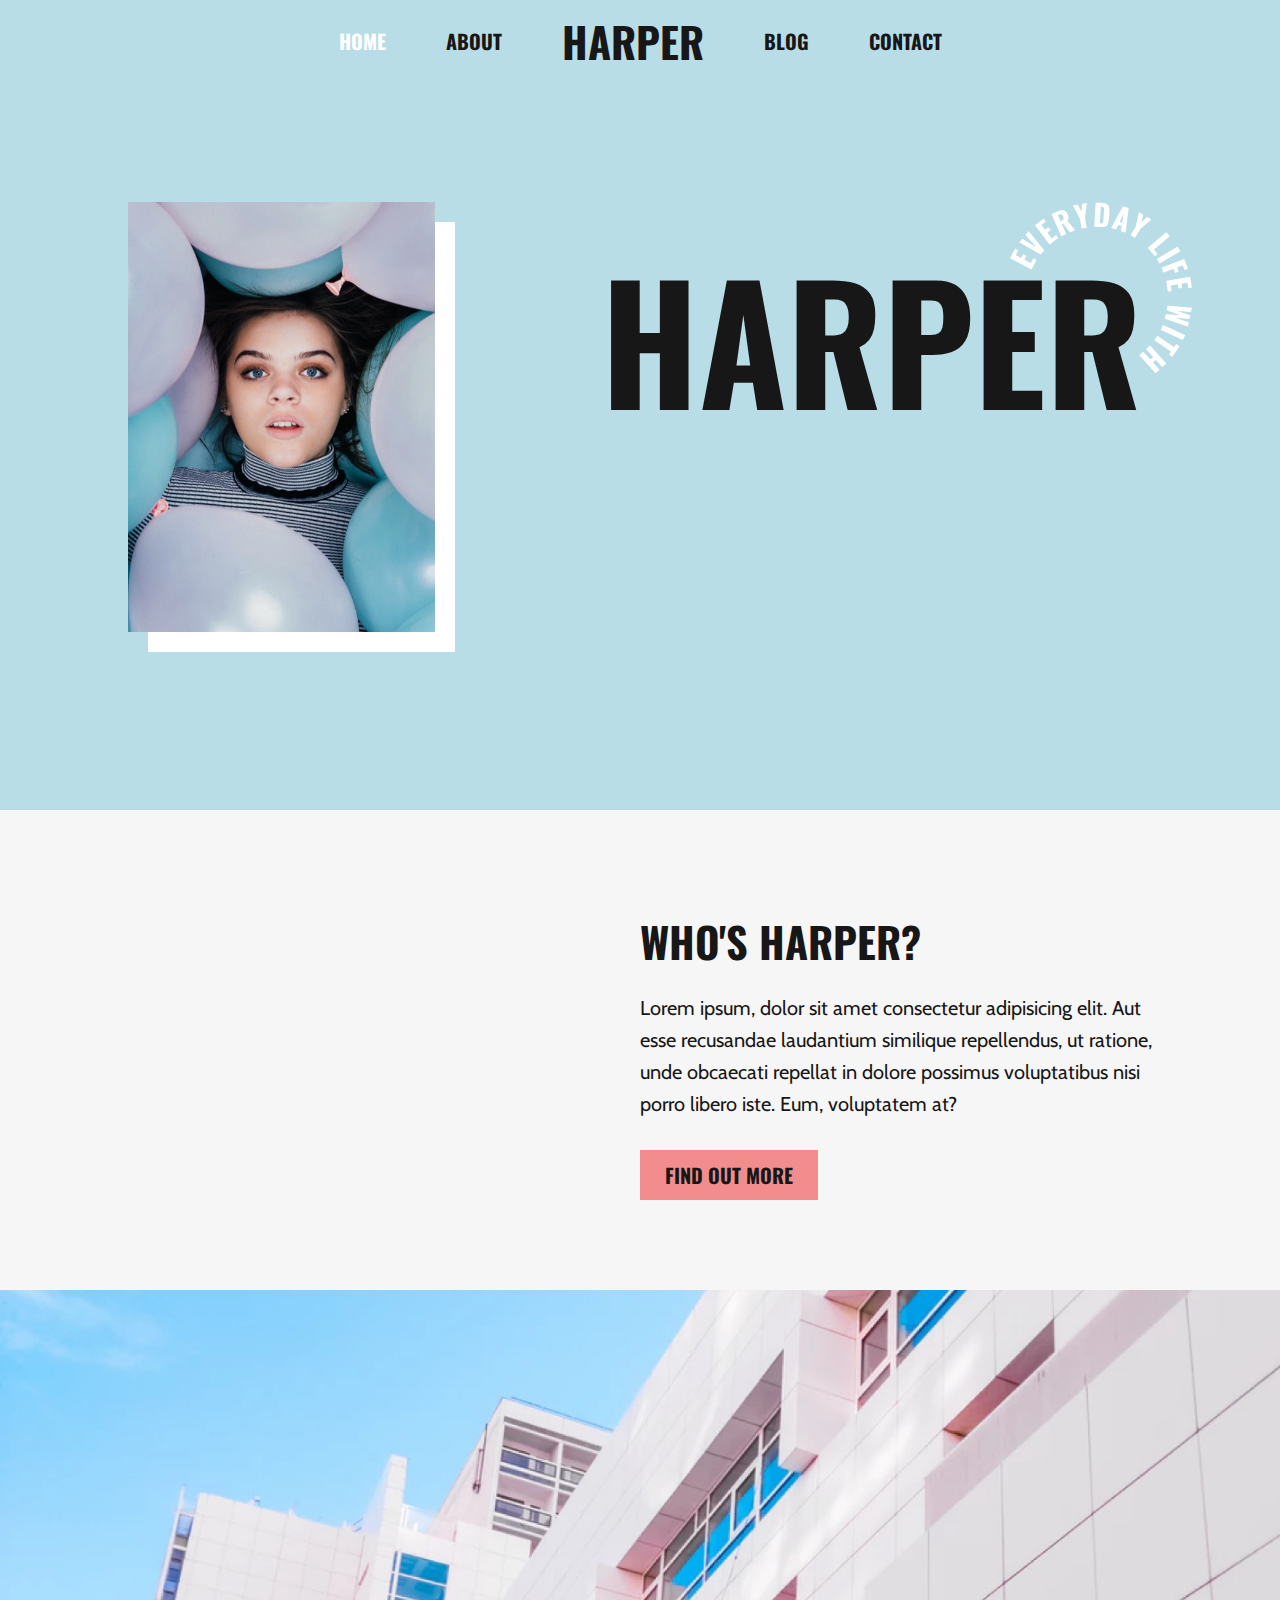
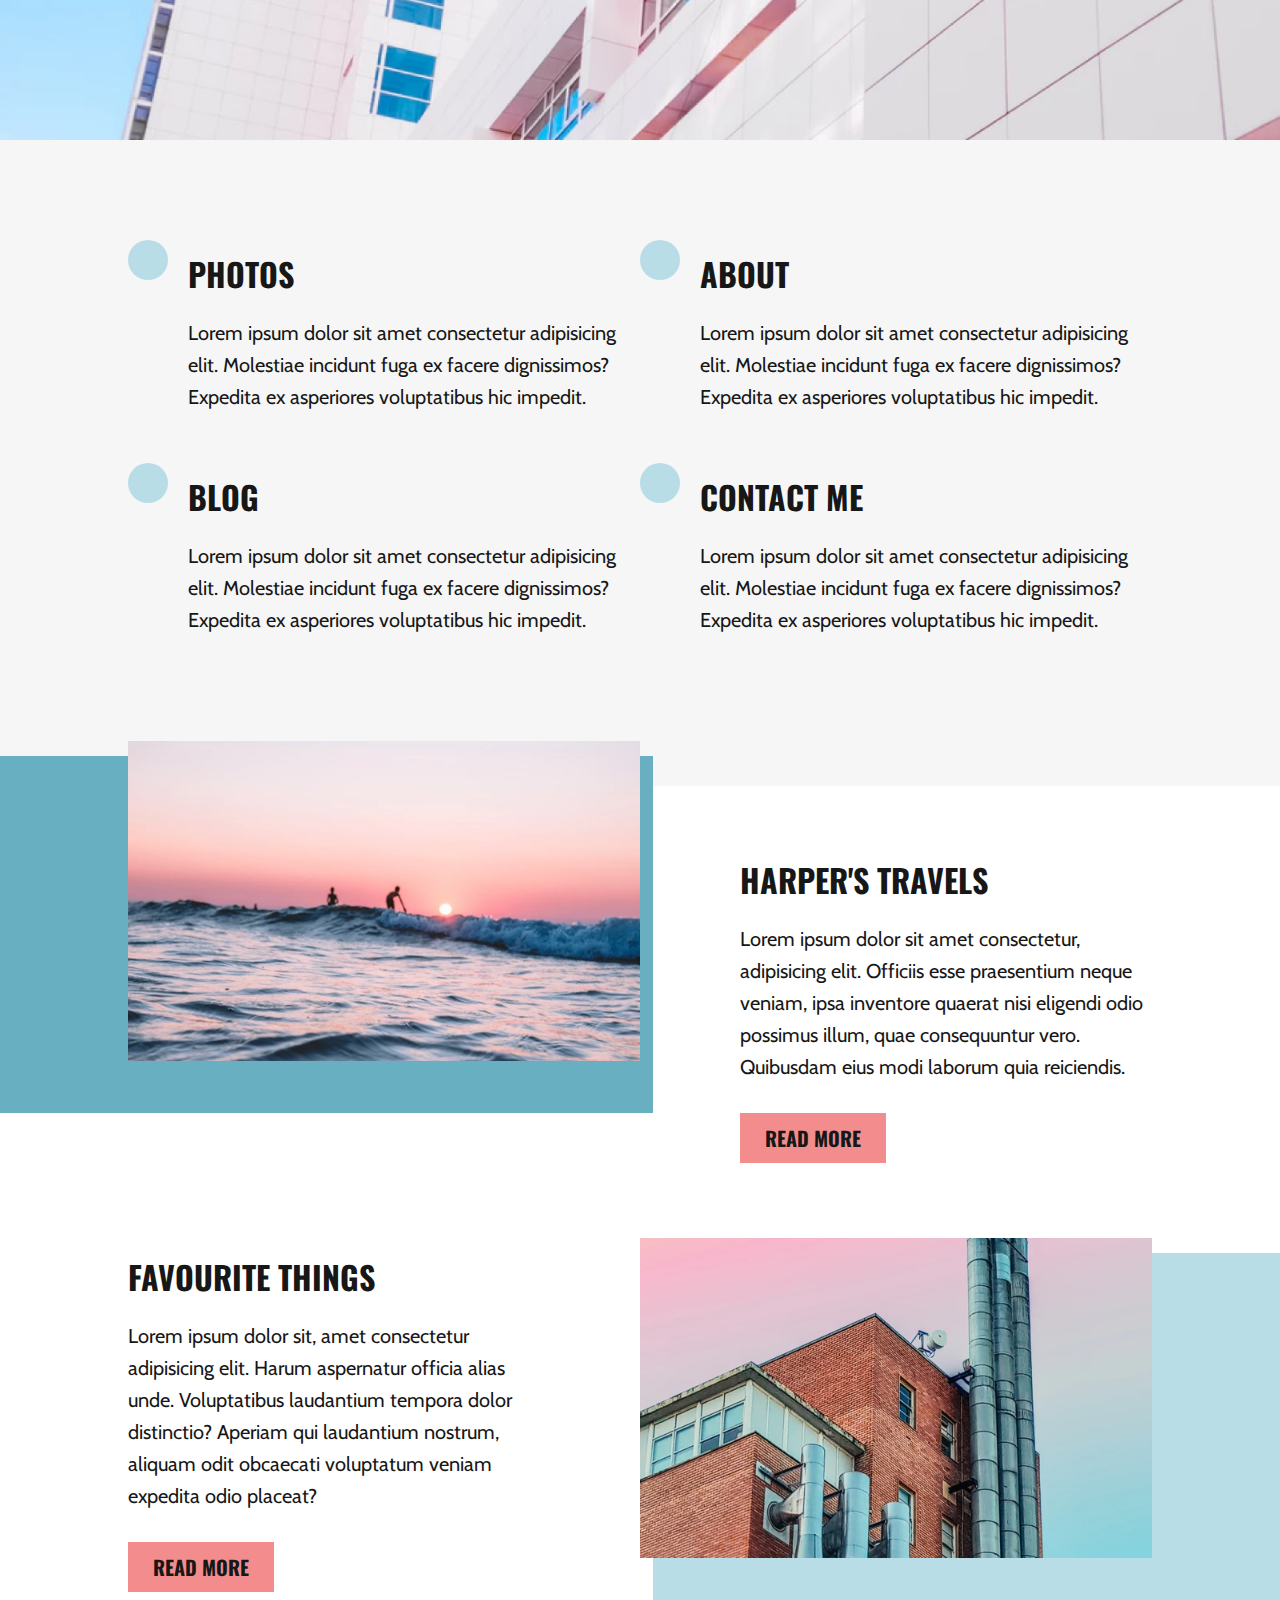
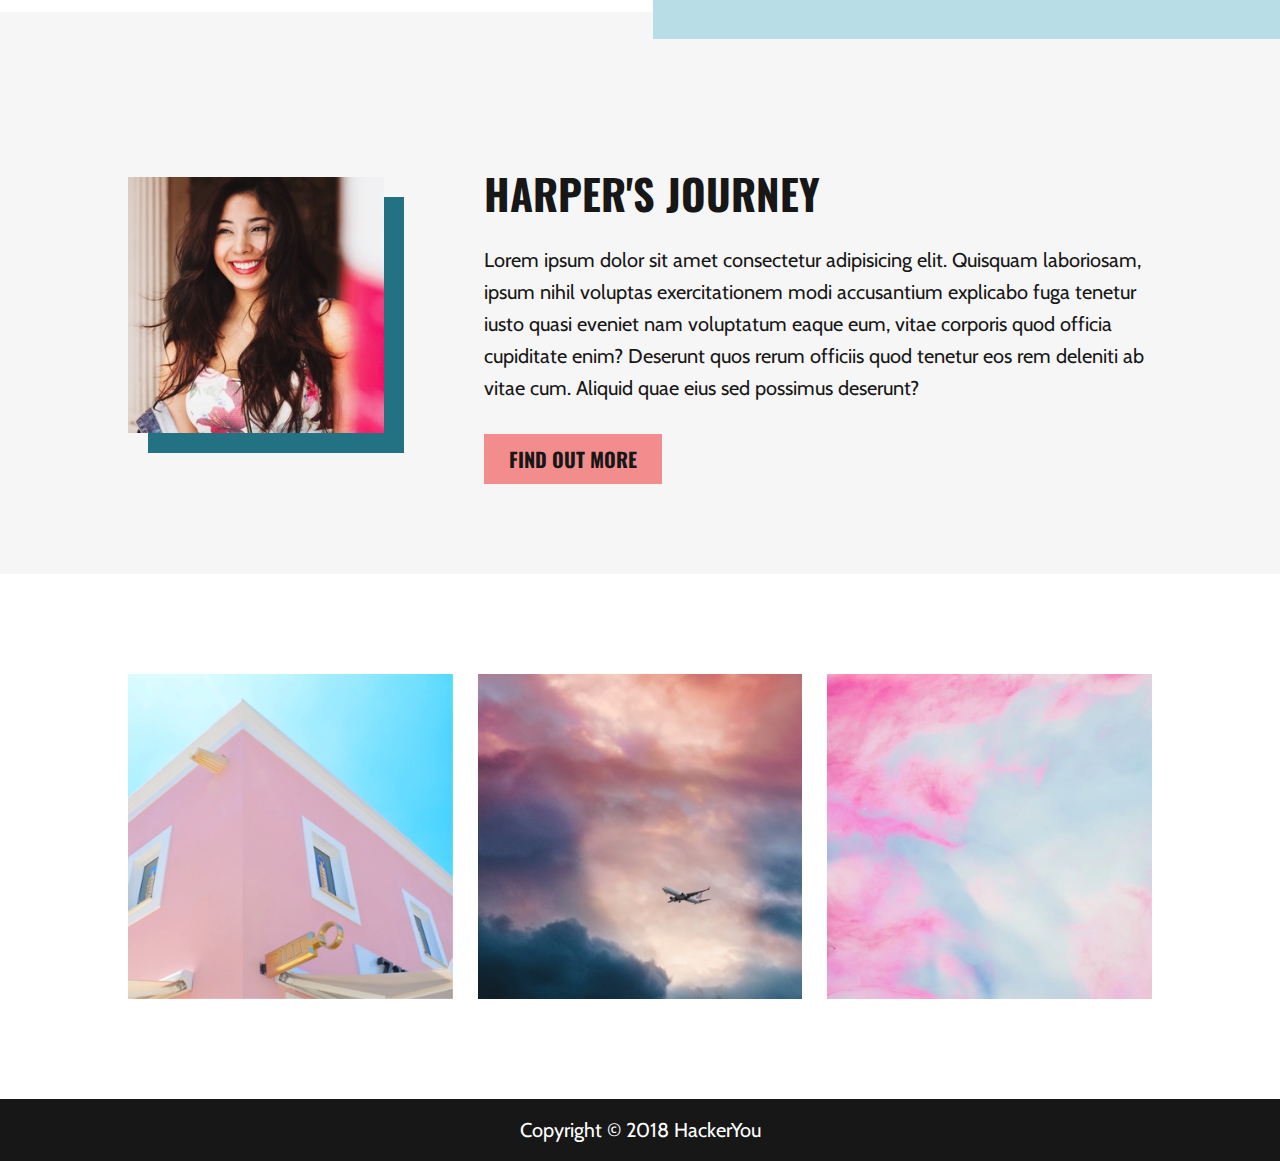
==== commit 666846a5: "responsive styles on index" ====
--- a/index.html
+++ b/index.html
@@ -20,23 +20,26 @@
                 <li class="header__link"><a href="contact.html" class="header__anchor">Contact</a></li>
             </ul>
         </nav>
-        <div class="wrapper header-container">
-            <div class="header-image-container">
-                <img src="./assets/home-image-1.jpg" alt="Headshot of girl surrounded by pink and blue balloons" class="header__image">
-            </div>
-            <div class="header__title header__title--home">
-                <h1 class="title__one title__one--large">Harper</h1>
-                <img src="./assets/circle-text.png" alt="Everyday life with" class="header__circle-text">
+        <div class="wrapper">
+            <div class="header-container">
+                <div class="header-container__section header-container__image">
+                    <img src="./assets/home-image-1.jpg" alt="Headshot of girl surrounded by pink and blue balloons" class="header__image">
+                </div>
+                <div class="header-container__section header-container__title">
+                    <h1 class="title__one title__one--large">Harper</h1>
+                </div>
             </div>
         </div>
     </header>
 
     <main>
         <section class="about">
-            <div class="wrapper about__container">
-                <h2 class="title__two">Who's Harper?</h2>
-                <p class="body-font">Lorem ipsum, dolor sit amet consectetur adipisicing elit. Aut esse recusandae laudantium similique repellendus, ut ratione, unde obcaecati repellat in dolore possimus voluptatibus nisi porro libero iste. Eum, voluptatem at?</p>
-                <a href="#about.html" class="btn about__btn">Find out more</a>
+            <div class="wrapper">
+                <div class="about__container">
+                    <h2 class="title__two">Who's Harper?</h2>
+                    <p class="body-font">Lorem ipsum, dolor sit amet consectetur adipisicing elit. Aut esse recusandae laudantium similique repellendus, ut ratione, unde obcaecati repellat in dolore possimus voluptatibus nisi porro libero iste. Eum, voluptatem at?</p>
+                    <a href="#about.html" class="btn about__btn">Find out more</a>
+                </div>
             </div>
             <div class="about__hero-image">
                 <!-- background image goes here -->
--- a/styles/styles.css
+++ b/styles/styles.css
@@ -230,49 +230,63 @@
   color: white; }
 
 .header--large {
-  background: #b9dde7; }
+  background: #b9dde7;
+  height: 90vh; }
 
 .header-container {
-  margin: 0 auto;
-  display: -webkit-box;
-  display: -ms-flexbox;
-  display: flex;
-  -ms-flex-wrap: no-wrap;
-  flex-wrap: no-wrap;
+  margin: 30px auto;
+  display: -webkit-box;
+  display: -ms-flexbox;
+  display: flex;
   -webkit-box-align: center;
   -ms-flex-align: center;
   align-items: center;
-  -ms-flex-pack: distribute;
-  justify-content: space-around; }
-
-.header-image-container {
-  height: 80vh; }
-  .header-image-container .header__image {
-    max-height: 100%;
-    position: relative;
-    top: 50px;
+  -webkit-box-pack: justify;
+  -ms-flex-pack: justify;
+  justify-content: space-between;
+  position: relative; }
+  .header-container__section {
+    width: 50%;
+    height: 90vh; }
+
+.header-container__image {
+  display: -webkit-box;
+  display: -ms-flexbox;
+  display: flex;
+  -webkit-box-pack: center;
+  -ms-flex-pack: center;
+  justify-content: center; }
+  .header-container__image .header__image {
+    max-width: 100%;
+    max-height: 90%;
     -webkit-box-shadow: 20px 20px white;
     box-shadow: 20px 20px white; }
 
-.test {
-  height: 100%; }
-
-.header__title {
-  display: -webkit-box;
-  display: -ms-flexbox;
-  display: flex;
-  position: relative; }
-  .header__title .title__one--large {
+.header-container__title {
+  -webkit-box-pack: center;
+  -ms-flex-pack: center;
+  justify-content: center; }
+  .header-container__title .title__one--large {
     font-size: 160px;
     font-size: 16rem;
     color: #171717;
     font-weight: bold;
     font-family: "Oswald", sans-serif;
-    text-transform: uppercase; }
-  .header__title .header__circle-text {
+    text-transform: uppercase;
     position: absolute;
-    right: -60px;
-    top: 90px; }
+    right: 10px; }
+
+.header-container__title::after {
+  content: '';
+  background: url(../assets/circle-text.png);
+  width: 182px;
+  height: 172px;
+  background-repeat: no-repeat;
+  background-size: cover;
+  position: relative;
+  position: absolute;
+  right: -40px;
+  top: 90px; }
 
 .about {
   background: #f6f6f6; }
@@ -552,7 +566,28 @@
     text-align: center;
     padding: 15px 0; }
 
+@media (max-width: 1300px) {
+  .header-container__image {
+    -webkit-box-pack: start;
+    -ms-flex-pack: start;
+    justify-content: flex-start;
+    width: 30%;
+    height: 100%;
+    padding-bottom: 200px; } }
+
 @media (max-width: 1000px) {
+  .header-container__section {
+    height: 100%;
+    width: 100%; }
+  .header__image {
+    max-width: 50%; }
+  .header-container__image {
+    width: 40%; }
+  .header-container__title {
+    position: absolute;
+    bottom: -260px; }
+  .about__container {
+    padding-left: 0; }
   .main-container {
     -webkit-box-orient: vertical;
     -webkit-box-direction: reverse;
@@ -593,6 +628,8 @@
         padding: 0 40px 10px 0; } }
 
 @media (max-width: 920px) {
+  .info__section {
+    width: 100%; }
   .header__blog,
   .header__contact {
     height: 300px; }
@@ -611,6 +648,18 @@
 @media (max-width: 760px) {
   .wrapper {
     width: 90%; }
+  .header-container__title .title__one--large {
+    font-size: 120px;
+    font-size: 12rem;
+    color: #171717;
+    font-weight: bold;
+    font-family: "Oswald", sans-serif;
+    text-transform: uppercase; }
+  .header-container__title {
+    bottom: -300px;
+    right: 100px; }
+  .header-container__title::after {
+    top: 50px; }
   .form-info {
     -webkit-box-orient: vertical;
     -webkit-box-direction: normal;
@@ -624,11 +673,49 @@
   .header__nav {
     position: relative;
     padding-top: 60px; }
+  .header-container__title {
+    bottom: -282px;
+    right: 80px; }
   .header__logo {
     -ms-flex-item-align: start;
     align-self: flex-start;
     position: absolute;
-    top: 0; } }
+    top: 0; }
+  .journey {
+    padding: 50px 0; }
+  .journey__container {
+    -webkit-box-orient: vertical;
+    -webkit-box-direction: normal;
+    -ms-flex-direction: column;
+    flex-direction: column; }
+  .journey__image-container,
+  .journey__text-container {
+    width: 100%;
+    padding: 0; }
+  .journey__image-container {
+    display: -webkit-box;
+    display: -ms-flexbox;
+    display: flex;
+    -webkit-box-pack: center;
+    -ms-flex-pack: center;
+    justify-content: center;
+    margin-bottom: 25px; }
+  .gallery__container {
+    -webkit-box-orient: vertical;
+    -webkit-box-direction: normal;
+    -ms-flex-direction: column;
+    flex-direction: column;
+    margin: 0 auto; }
+  .gallery__item--middle {
+    margin: 25px 0; }
+  .gallery__item {
+    width: 100%;
+    display: -webkit-box;
+    display: -ms-flexbox;
+    display: flex;
+    -webkit-box-pack: center;
+    -ms-flex-pack: center;
+    justify-content: center; } }
 
 @media (max-width: 612px) {
   .aside {
@@ -650,6 +737,13 @@
       padding: 0; } }
 
 @media (max-width: 525px) {
+  .header-container__title {
+    display: none; }
+  .header-container__image {
+    width: 900%;
+    margin: 0 auto; }
+  .header__image {
+    max-width: 100%; }
   .header__blog,
   .header__contact {
     background: #b9dde7; }
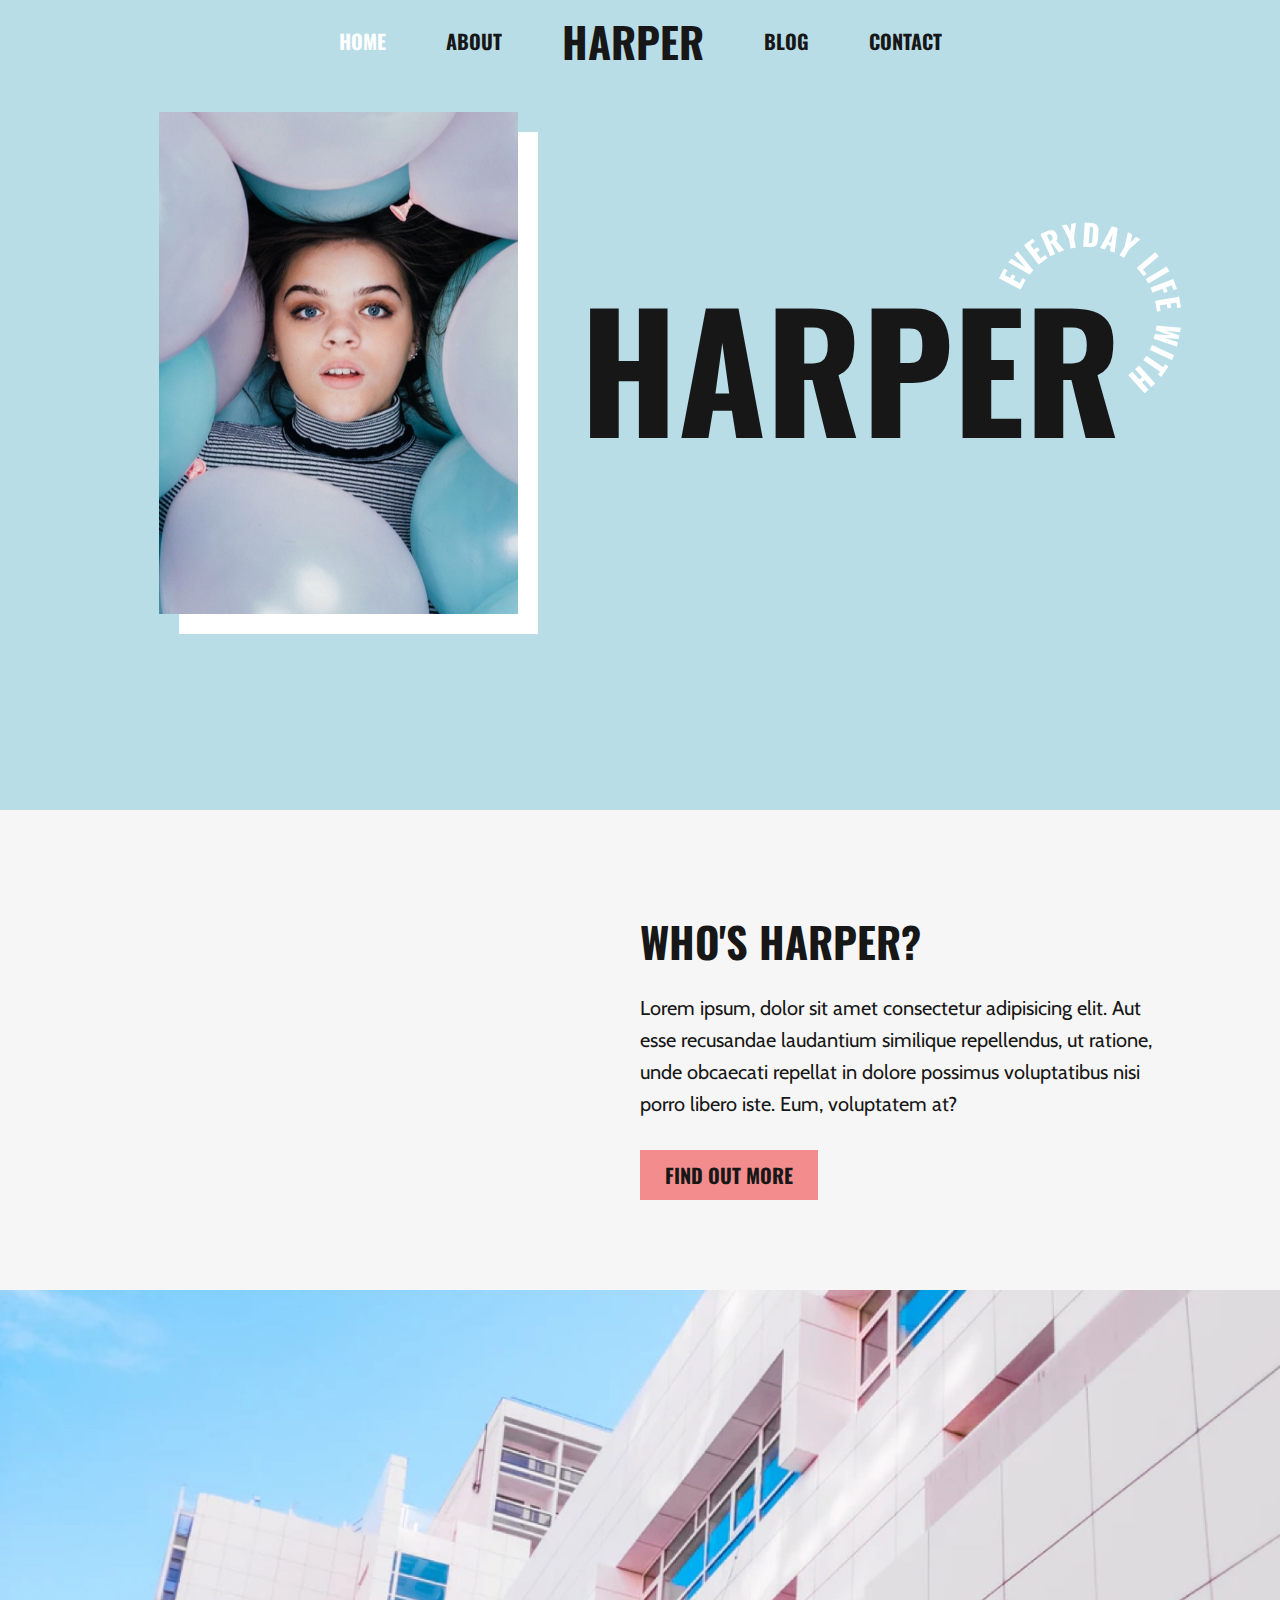
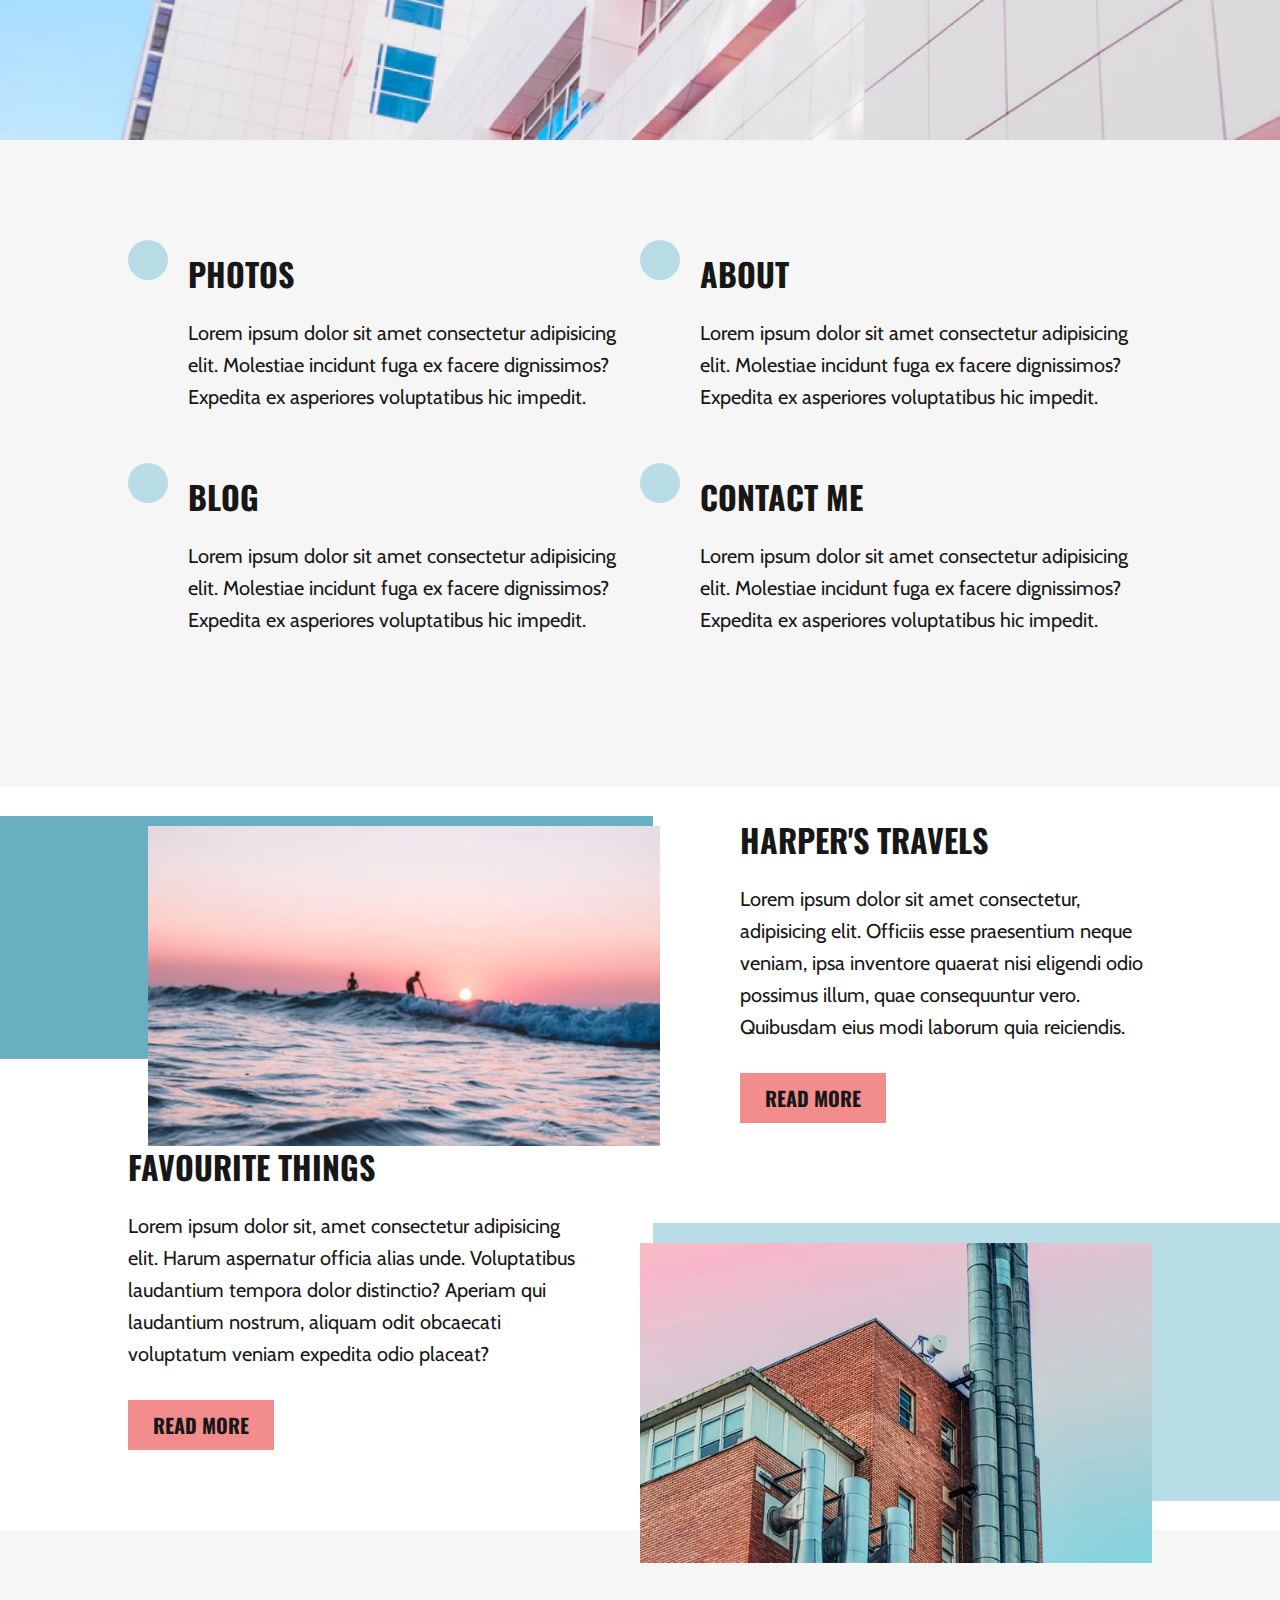
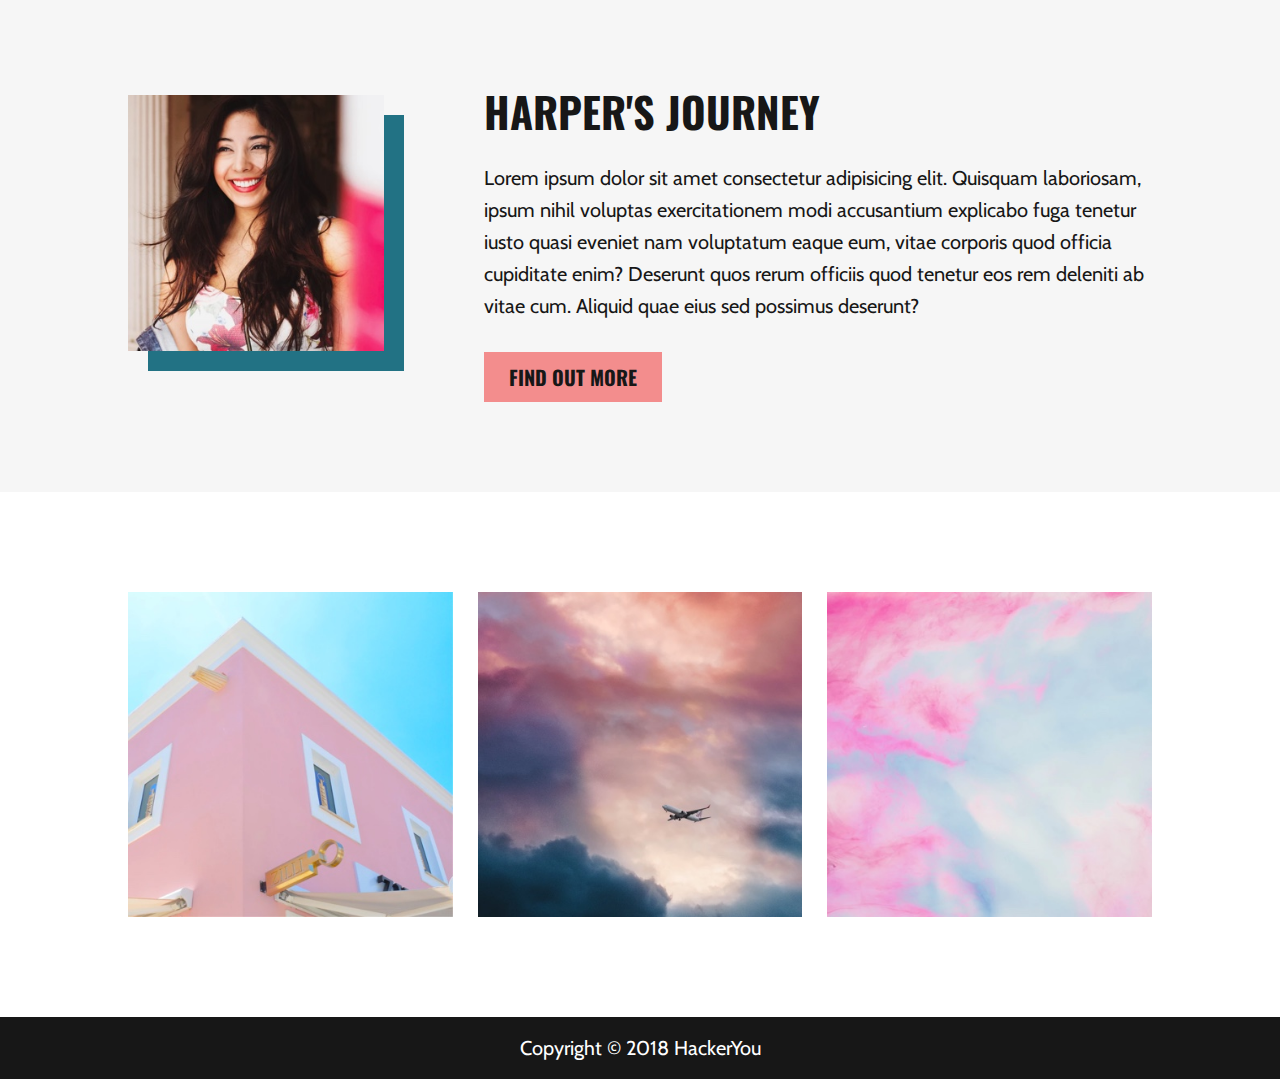
==== commit 9ffffde8: "updated index header as previous responsive design did not work on other browsers" ====
--- a/index.html
+++ b/index.html
@@ -10,23 +10,25 @@
     <link rel="stylesheet" href="styles/styles.css">
 </head>
 <body>
-    <header class="header header--large">
-        <nav>
-            <ul class="header__nav">
-                <li class="header__link"><a href="index.html" class="header__anchor header__link--active">Home</a></li>
-                <li class="header__link"><a href="#about.html" class="header__anchor">About</a></li>
-                <li class="header__logo title__two">Harper</li>
-                <li class="header__link"><a href="blog.html" class="header__anchor">Blog</a></li>
-                <li class="header__link"><a href="contact.html" class="header__anchor">Contact</a></li>
-            </ul>
-        </nav>
-        <div class="wrapper">
-            <div class="header-container">
-                <div class="header-container__section header-container__image">
-                    <img src="./assets/home-image-1.jpg" alt="Headshot of girl surrounded by pink and blue balloons" class="header__image">
-                </div>
-                <div class="header-container__section header-container__title">
-                    <h1 class="title__one title__one--large">Harper</h1>
+    <header class="header header__home header--large">
+        <div class="header__home-container">
+            <nav>
+                <ul class="header__nav">
+                    <li class="header__link"><a href="index.html" class="header__anchor header__link--active">Home</a></li>
+                    <li class="header__link"><a href="#about.html" class="header__anchor">About</a></li>
+                    <li class="header__logo title__two">Harper</li>
+                    <li class="header__link"><a href="blog.html" class="header__anchor">Blog</a></li>
+                    <li class="header__link"><a href="contact.html" class="header__anchor">Contact</a></li>
+                </ul>
+            </nav>
+            <div class="header__home-content wrapper">
+                <div class="header-container">
+                    <div class="header-container__section header-container__image">
+                        <img src="./assets/home-image-1.jpg" alt="Headshot of girl surrounded by pink and blue balloons" class="header__image">
+                    </div>
+                    <div class="header-container__section header-container__title">
+                        <h1 class="title__one title__one--large">Harper</h1>
+                    </div>
                 </div>
             </div>
         </div>
@@ -91,7 +93,7 @@
         <section class="personal">
             <div class="personal__container personal__container--top">
                 <div class="personal__container-half wrapper">
-                    <div class="personal__item personal__item-1">
+                    <div class="personal__item personal__item-1 personal__image-container">
                         <img src="./assets/home-image-3.jpg" alt="Two surfers catching a wave during a pink sunset" class="personal__image personal__image--top">
                     </div>
                     <div class="personal__item text-container text-container--top">
@@ -102,7 +104,7 @@
                 </div>
             </div>
             <div class="personal__container personal__container--bottom">
-                <div class="wrapper personal__container-half">
+                <div class="wrapper personal__container-half personal__container-half--bottom">
                     <div class="personal__item text-container text-container--bottom">
                         <h3 class="title__three">Favourite Things</h3>
                         <p class="body-font">Lorem ipsum dolor sit, amet consectetur adipisicing elit. Harum aspernatur officia alias unde. Voluptatibus laudantium tempora dolor distinctio? Aperiam qui laudantium nostrum, aliquam odit obcaecati voluptatum veniam expedita odio placeat?</p>
--- a/styles/styles.css
+++ b/styles/styles.css
@@ -233,6 +233,9 @@
   background: #b9dde7;
   height: 90vh; }
 
+.header__home-container {
+  height: 90vh; }
+
 .header-container {
   margin: 30px auto;
   display: -webkit-box;
@@ -241,31 +244,22 @@
   -webkit-box-align: center;
   -ms-flex-align: center;
   align-items: center;
-  -webkit-box-pack: justify;
-  -ms-flex-pack: justify;
-  justify-content: space-between;
-  position: relative; }
-  .header-container__section {
-    width: 50%;
-    height: 90vh; }
+  -ms-flex-pack: distribute;
+  justify-content: space-around;
+  max-height: 100%; }
 
 .header-container__image {
-  display: -webkit-box;
-  display: -ms-flexbox;
-  display: flex;
-  -webkit-box-pack: center;
-  -ms-flex-pack: center;
-  justify-content: center; }
+  width: 35%; }
   .header-container__image .header__image {
     max-width: 100%;
-    max-height: 90%;
     -webkit-box-shadow: 20px 20px white;
     box-shadow: 20px 20px white; }
 
 .header-container__title {
   -webkit-box-pack: center;
   -ms-flex-pack: center;
-  justify-content: center; }
+  justify-content: center;
+  position: relative; }
   .header-container__title .title__one--large {
     font-size: 160px;
     font-size: 16rem;
@@ -273,8 +267,7 @@
     font-weight: bold;
     font-family: "Oswald", sans-serif;
     text-transform: uppercase;
-    position: absolute;
-    right: 10px; }
+    margin: 0; }
 
 .header-container__title::after {
   content: '';
@@ -283,10 +276,9 @@
   height: 172px;
   background-repeat: no-repeat;
   background-size: cover;
-  position: relative;
   position: absolute;
-  right: -40px;
-  top: 90px; }
+  right: -60px;
+  bottom: 90px; }
 
 .about {
   background: #f6f6f6; }
@@ -366,19 +358,26 @@
     max-width: 100%; }
 
 .text-container--top {
-  padding: 100px 0 0 100px; }
+  padding: 100px 0 0 100px;
+  position: relative;
+  top: 30px; }
 
 .text-container--bottom {
-  padding: 0 100px 100px 0; }
+  padding: 0 100px 100px 0;
+  position: relative;
+  bottom: 70px; }
 
 .personal__image--top {
   position: relative;
-  bottom: 15px;
+  top: 15px;
   overflow: visible; }
 
 .personal__image--bottom {
   position: relative;
   bottom: 15px; }
+
+.personal__btn--right {
+  text-align: right; }
 
 .journey {
   padding: 150px 0 100px 0;
@@ -567,27 +566,59 @@
     padding: 15px 0; }
 
 @media (max-width: 1300px) {
+  .personal__container--top {
+    background-size: 100% 70%;
+    bottom: -30px; }
+  .personal__image--top {
+    right: -20px;
+    top: 10px; }
+  .text-container--top {
+    top: -50px;
+    padding: 50px 0 0 100px; }
+  .personal__container--bottom {
+    background-size: 100% 70%;
+    background-position-y: center;
+    top: 30px; }
+  .text-container--bottom {
+    padding: 50px 50px 50px 0; }
+  .personal__image--bottom {
+    position: relative;
+    top: 80px; } }
+
+@media (max-width: 1000px) {
+  .header-container {
+    display: block; }
   .header-container__image {
-    -webkit-box-pack: start;
-    -ms-flex-pack: start;
-    justify-content: flex-start;
-    width: 30%;
-    height: 100%;
-    padding-bottom: 200px; } }
-
-@media (max-width: 1000px) {
-  .header-container__section {
-    height: 100%;
-    width: 100%; }
-  .header__image {
-    max-width: 50%; }
-  .header-container__image {
-    width: 40%; }
+    width: 40%;
+    display: -webkit-box;
+    display: -ms-flexbox;
+    display: flex;
+    -webkit-box-pack: center;
+    -ms-flex-pack: center;
+    justify-content: center;
+    -webkit-box-align: center;
+    -ms-flex-align: center;
+    align-items: center; }
+  .header__home-container {
+    position: relative; }
   .header-container__title {
     position: absolute;
-    bottom: -260px; }
+    bottom: -50px;
+    right: 100px; }
+  .header-container__title .title__one--large {
+    font-size: 130px;
+    font-size: 13rem;
+    color: #171717;
+    font-weight: bold;
+    font-family: "Oswald", sans-serif;
+    text-transform: uppercase; }
+  .header-container__title::after {
+    bottom: 50px;
+    right: -65px; }
   .about__container {
     padding-left: 0; }
+  .personal__container--top {
+    background-size: 100% 50%; }
   .main-container {
     -webkit-box-orient: vertical;
     -webkit-box-direction: reverse;
@@ -630,6 +661,51 @@
 @media (max-width: 920px) {
   .info__section {
     width: 100%; }
+  .personal {
+    padding: 50px 0 100px 0; }
+  .personal__container-half {
+    -webkit-box-orient: vertical;
+    -webkit-box-direction: normal;
+    -ms-flex-direction: column;
+    flex-direction: column; }
+  .personal__container-half--bottom {
+    -webkit-box-orient: vertical;
+    -webkit-box-direction: reverse;
+    -ms-flex-direction: column-reverse;
+    flex-direction: column-reverse; }
+  .personal__item {
+    width: 100%;
+    position: static;
+    margin: 0 auto;
+    display: -webkit-box;
+    display: -ms-flexbox;
+    display: flex;
+    -webkit-box-orient: vertical;
+    -webkit-box-direction: normal;
+    -ms-flex-direction: column;
+    flex-direction: column;
+    -webkit-box-pack: center;
+    -ms-flex-pack: center;
+    justify-content: center; }
+  .personal__image {
+    position: static; }
+  .personal__image--top {
+    -webkit-box-shadow: 15px 15px #68b0c1;
+    box-shadow: 15px 15px #68b0c1; }
+  .personal__image--bottom {
+    -webkit-box-shadow: 15px 15px #b9dde7;
+    box-shadow: 15px 15px #b9dde7; }
+  .personal__container--top,
+  .personal__container--bottom {
+    background: none; }
+  .text-container {
+    padding: 0;
+    margin: 25px 0; }
+    .text-container .body-font {
+      margin: 0; }
+  .personal__btn {
+    text-align: right;
+    width: auto; }
   .header__blog,
   .header__contact {
     height: 300px; }
@@ -648,18 +724,8 @@
 @media (max-width: 760px) {
   .wrapper {
     width: 90%; }
-  .header-container__title .title__one--large {
-    font-size: 120px;
-    font-size: 12rem;
-    color: #171717;
-    font-weight: bold;
-    font-family: "Oswald", sans-serif;
-    text-transform: uppercase; }
-  .header-container__title {
-    bottom: -300px;
-    right: 100px; }
-  .header-container__title::after {
-    top: 50px; }
+  .header-container__image {
+    margin: 0 auto; }
   .form-info {
     -webkit-box-orient: vertical;
     -webkit-box-direction: normal;
@@ -673,9 +739,6 @@
   .header__nav {
     position: relative;
     padding-top: 60px; }
-  .header-container__title {
-    bottom: -282px;
-    right: 80px; }
   .header__logo {
     -ms-flex-item-align: start;
     align-self: flex-start;
@@ -718,6 +781,19 @@
     justify-content: center; } }
 
 @media (max-width: 612px) {
+  .header-container__title {
+    bottom: -25px;
+    right: 25%; }
+  .header-container__title .title__one--large {
+    font-size: 100px;
+    font-size: 10rem;
+    color: #171717;
+    font-weight: bold;
+    font-family: "Oswald", sans-serif;
+    text-transform: uppercase; }
+  .header-container__title::after {
+    bottom: 30px;
+    right: -65px; }
   .aside {
     -webkit-box-orient: vertical;
     -webkit-box-direction: normal;
@@ -737,13 +813,6 @@
       padding: 0; } }
 
 @media (max-width: 525px) {
-  .header-container__title {
-    display: none; }
-  .header-container__image {
-    width: 900%;
-    margin: 0 auto; }
-  .header__image {
-    max-width: 100%; }
   .header__blog,
   .header__contact {
     background: #b9dde7; }
@@ -775,3 +844,9 @@
     flex-direction: column; }
     .recent-post .recent-post__item {
       width: 100%; } }
+
+@media (max-width: 465px) {
+  .header-container__image {
+    width: 70%; }
+  .header-container__title {
+    display: none; } }
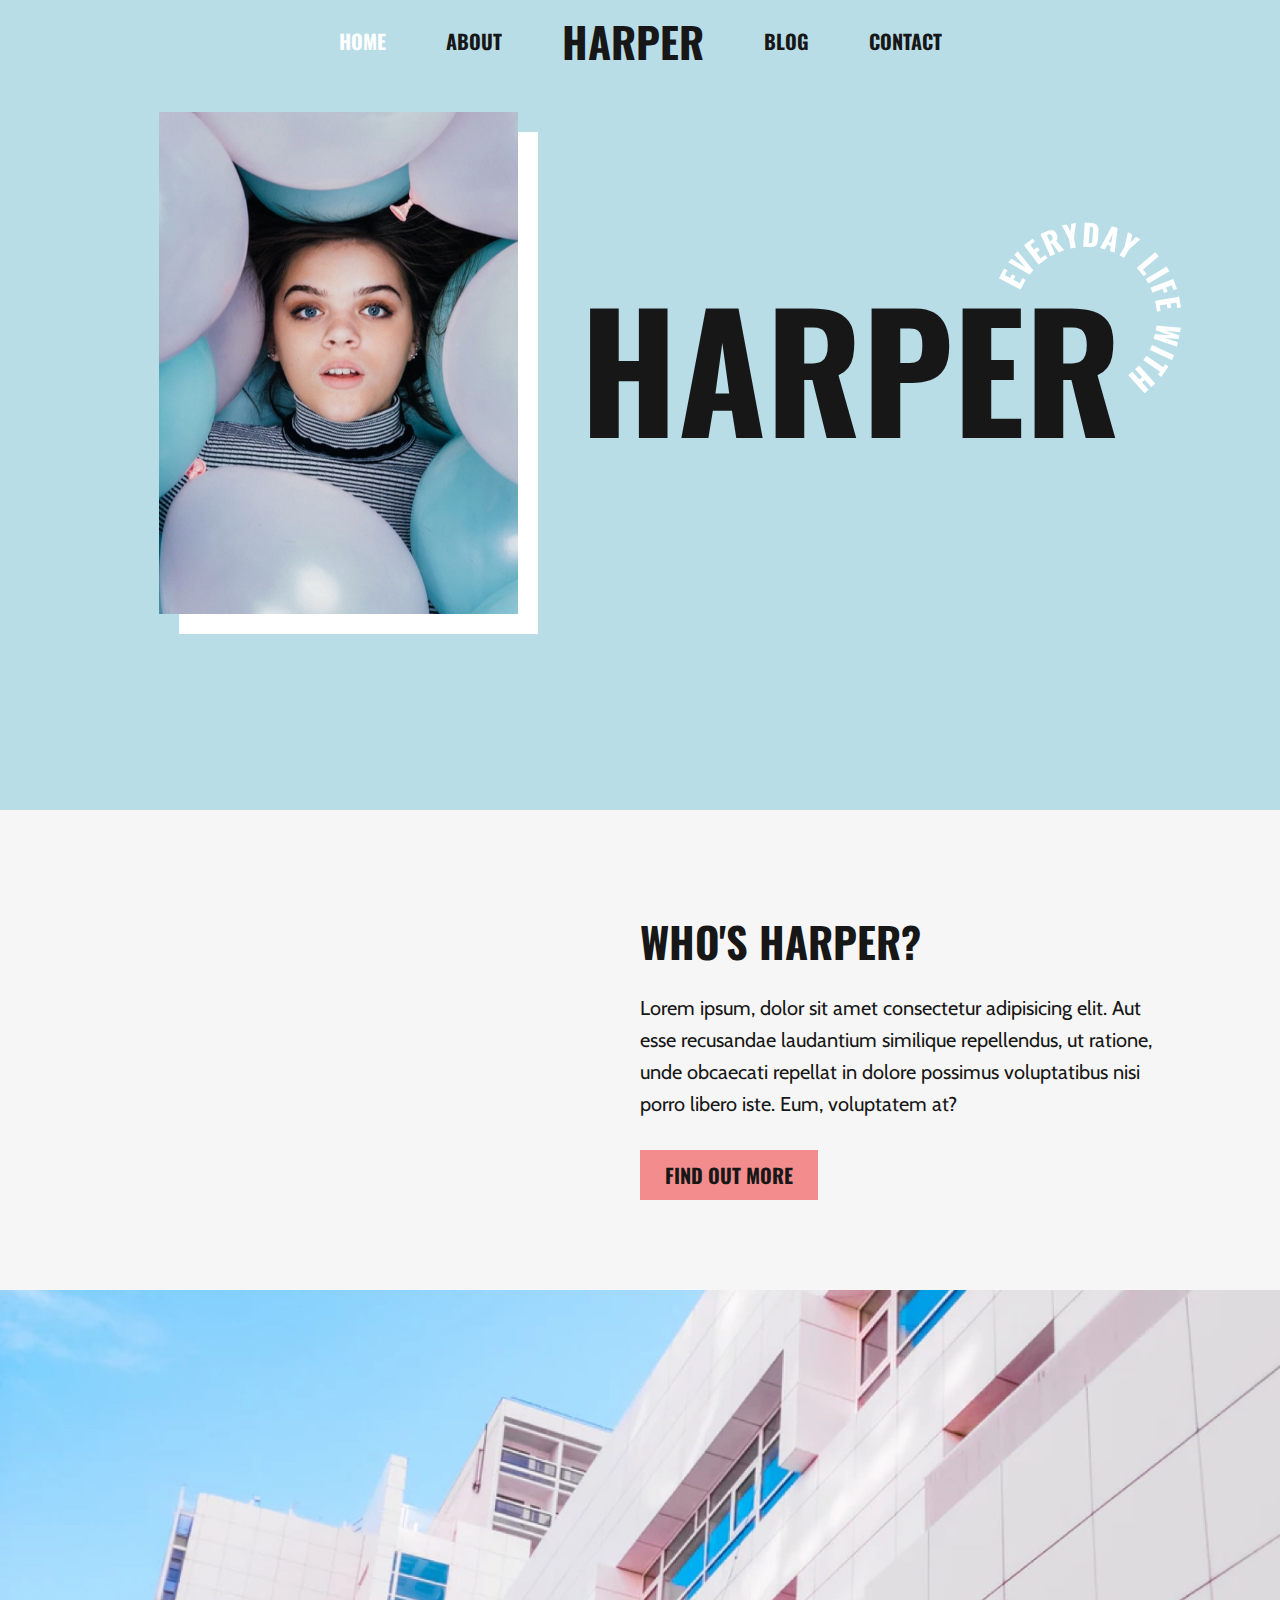
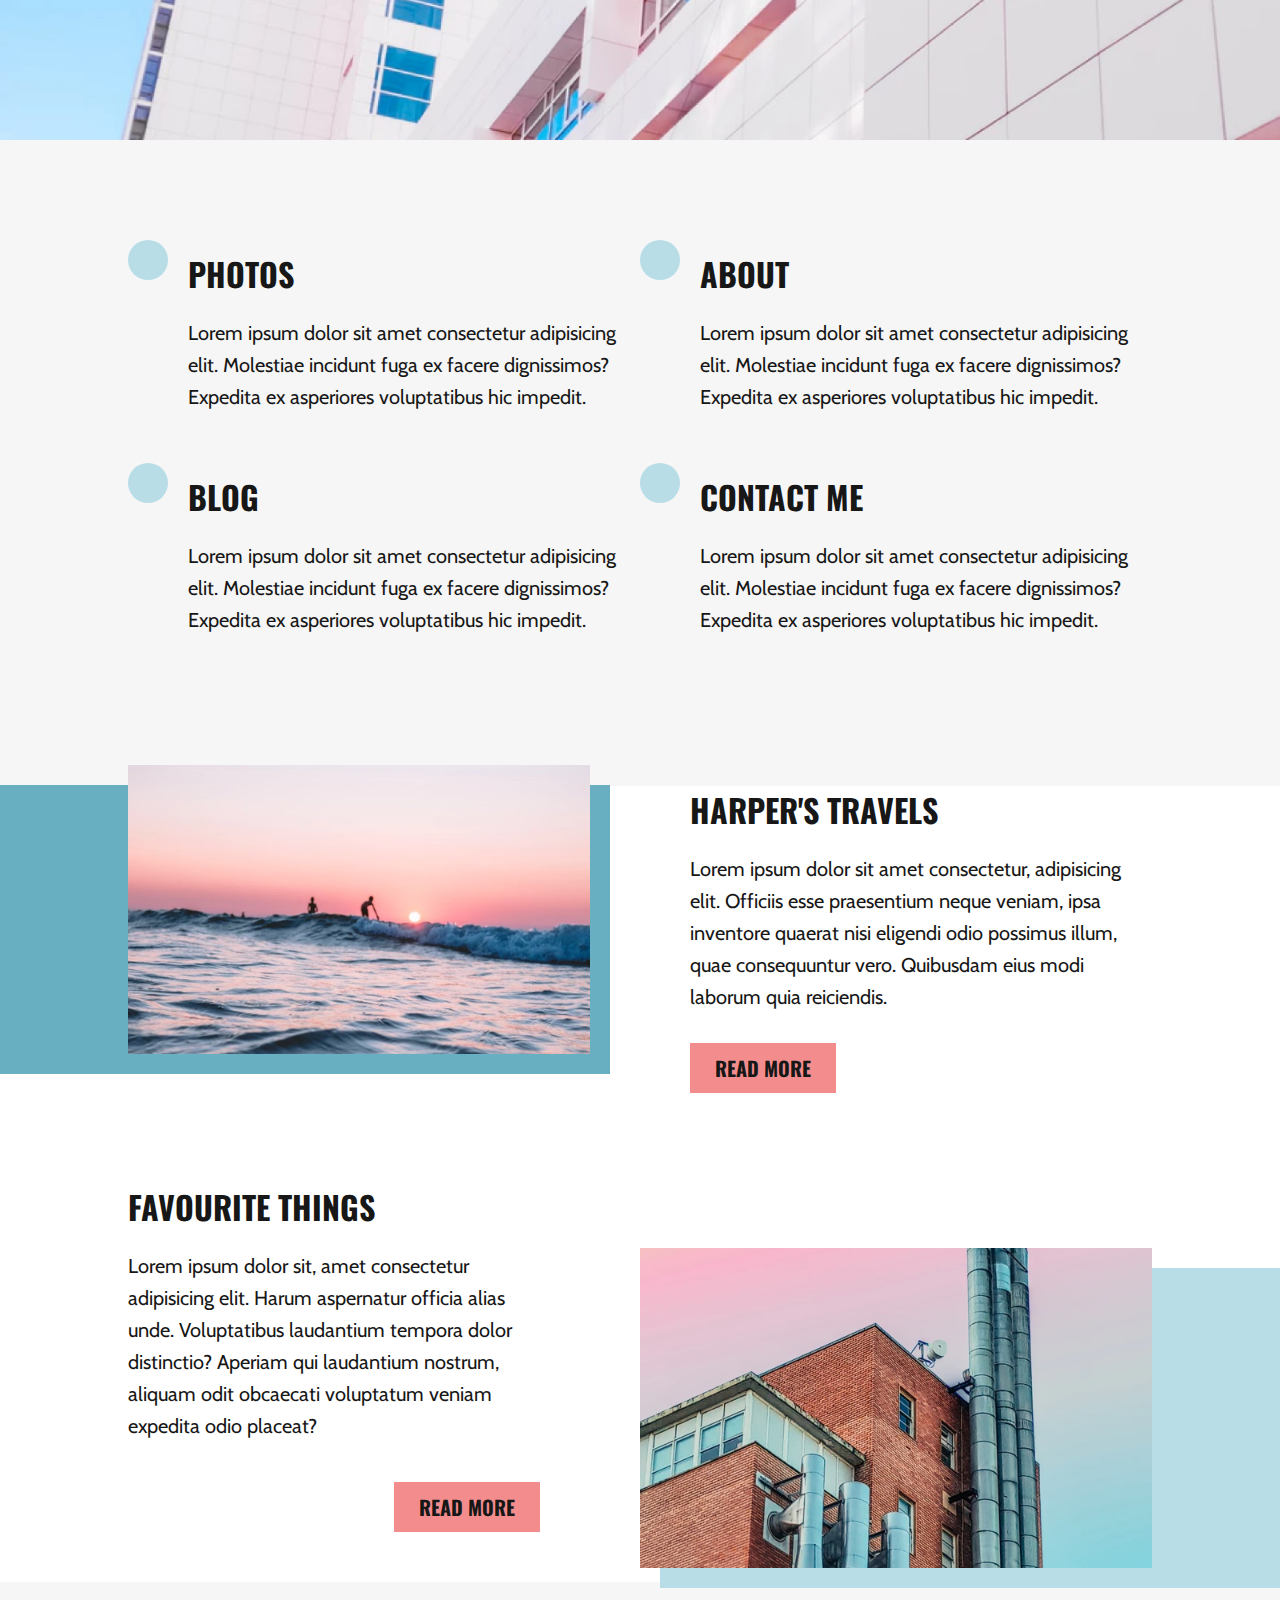
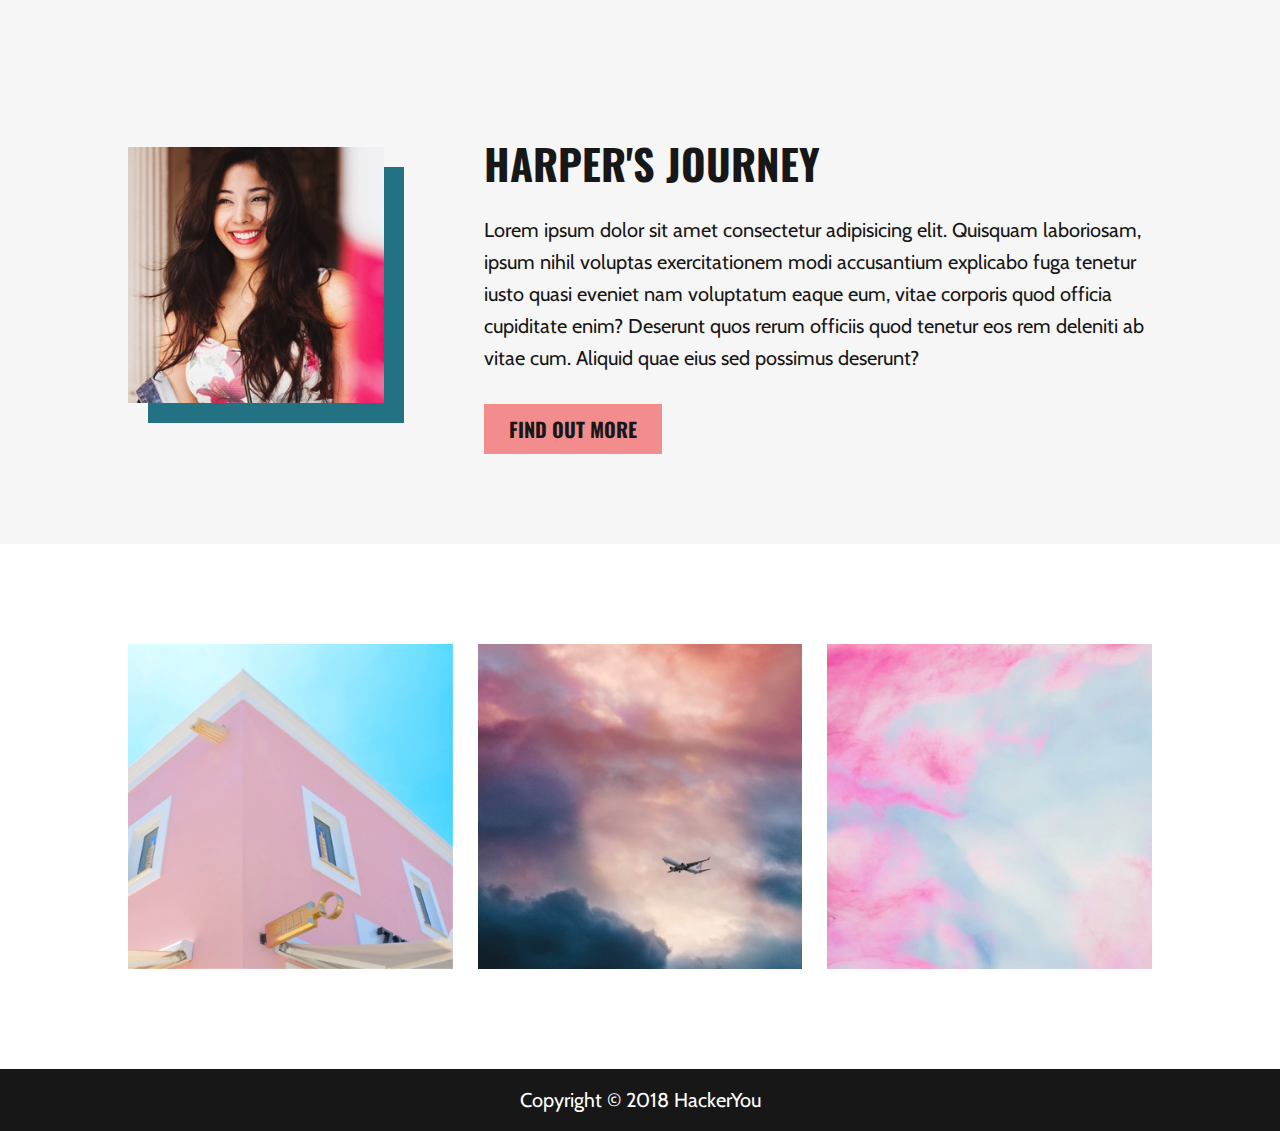
==== commit 851ae784: "finished responsive styles on index" ====
--- a/index.html
+++ b/index.html
@@ -91,8 +91,8 @@
         </section>
 
         <section class="personal">
-            <div class="personal__container personal__container--top">
-                <div class="personal__container-half wrapper">
+            <div class="wrapper personal__container">
+                <div class="personal__container--half personal__container-top--half">
                     <div class="personal__item personal__item-1 personal__image-container">
                         <img src="./assets/home-image-3.jpg" alt="Two surfers catching a wave during a pink sunset" class="personal__image personal__image--top">
                     </div>
@@ -102,12 +102,10 @@
                         <a href="#" class="btn personal__btn">Read more</a>
                     </div>
                 </div>
-            </div>
-            <div class="personal__container personal__container--bottom">
-                <div class="wrapper personal__container-half personal__container-half--bottom">
+                <div class="personal__container--half personal__container-bottom--half">
                     <div class="personal__item text-container text-container--bottom">
                         <h3 class="title__three">Favourite Things</h3>
-                        <p class="body-font">Lorem ipsum dolor sit, amet consectetur adipisicing elit. Harum aspernatur officia alias unde. Voluptatibus laudantium tempora dolor distinctio? Aperiam qui laudantium nostrum, aliquam odit obcaecati voluptatum veniam expedita odio placeat?</p>
+                         <p class="body-font">Lorem ipsum dolor sit, amet consectetur adipisicing elit. Harum aspernatur officia alias unde. Voluptatibus laudantium tempora dolor distinctio? Aperiam qui laudantium nostrum, aliquam odit obcaecati voluptatum veniam expedita odio placeat?</p>
                         <a href="#" class="btn personal__btn personal__btn--right">Read more</a>
                     </div>
                     <div class="personal__item personal__image-container">
--- a/styles/styles.css
+++ b/styles/styles.css
@@ -320,64 +320,60 @@
   display: -webkit-box;
   display: -ms-flexbox;
   display: flex;
+  -webkit-box-orient: vertical;
+  -webkit-box-direction: normal;
+  -ms-flex-direction: column;
+  flex-direction: column;
   -ms-flex-wrap: wrap;
-  flex-wrap: wrap;
+  flex-wrap: wrap; }
+  .personal__container--half {
+    display: -webkit-box;
+    display: -ms-flexbox;
+    display: flex; }
+
+.personal__container-top--half {
+  -webkit-box-align: center;
+  -ms-flex-align: center;
+  align-items: center;
+  position: relative;
+  bottom: 50px; }
+
+.personal__container-bottom--half {
+  position: relative;
+  top: 50px;
+  -webkit-box-align: center;
+  -ms-flex-align: center;
+  align-items: center; }
+
+.personal__item {
+  width: 50%; }
+  .personal__item .personal__image {
+    max-width: 100%;
+    display: block; }
+
+.personal__image--top {
+  -webkit-box-shadow: 20px 20px #68b0c1, -200px 20px #68b0c1, -500px 20px #68b0c1;
+  box-shadow: 20px 20px #68b0c1, -200px 20px #68b0c1, -500px 20px #68b0c1; }
+
+.text-container--top {
+  margin: 50px 0 0 100px; }
+
+.personal__image--bottom {
+  -webkit-box-shadow: 20px 20px #b9dde7, 200px 20px #b9dde7, 500px 20px #b9dde7;
+  box-shadow: 20px 20px #b9dde7, 200px 20px #b9dde7, 500px 20px #b9dde7; }
+
+.text-container--bottom {
+  padding: 0 100px 100px 0;
+  display: -webkit-box;
+  display: -ms-flexbox;
+  display: flex;
   -webkit-box-orient: vertical;
   -webkit-box-direction: normal;
   -ms-flex-direction: column;
   flex-direction: column; }
-
-.personal__container-half {
-  display: -webkit-box;
-  display: -ms-flexbox;
-  display: flex; }
-
-.personal__container--top {
-  background: -webkit-gradient(linear, left top, right top, from(#68b0c1), color-stop(51%, #68b0c1), color-stop(51%, transparent), to(transparent));
-  background: -webkit-linear-gradient(left, #68b0c1, #68b0c1 51%, transparent 51%, transparent 100%);
-  background: -o-linear-gradient(left, #68b0c1, #68b0c1 51%, transparent 51%, transparent 100%);
-  background: linear-gradient(to right, #68b0c1, #68b0c1 51%, transparent 51%, transparent 100%);
-  background-size: 100% 90%;
-  background-repeat: no-repeat;
-  position: relative;
-  bottom: 30px; }
-
-.personal__container--bottom {
-  background: -webkit-gradient(linear, left top, right top, from(transparent), color-stop(51%, transparent), color-stop(51%, #b9dde7), to(#b9dde7));
-  background: -webkit-linear-gradient(left, transparent, transparent 51%, #b9dde7 51%, #b9dde7 100%);
-  background: -o-linear-gradient(left, transparent, transparent 51%, #b9dde7 51%, #b9dde7 100%);
-  background: linear-gradient(to right, transparent, transparent 51%, #b9dde7 51%, #b9dde7 100%);
-  background-size: 100% 90%;
-  background-repeat: no-repeat;
-  position: relative;
-  top: 70px; }
-
-.personal__item {
-  width: 50%; }
-  .personal__item .personal__image {
-    max-width: 100%; }
-
-.text-container--top {
-  padding: 100px 0 0 100px;
-  position: relative;
-  top: 30px; }
-
-.text-container--bottom {
-  padding: 0 100px 100px 0;
-  position: relative;
-  bottom: 70px; }
-
-.personal__image--top {
-  position: relative;
-  top: 15px;
-  overflow: visible; }
-
-.personal__image--bottom {
-  position: relative;
-  bottom: 15px; }
-
-.personal__btn--right {
-  text-align: right; }
+  .text-container--bottom .personal__btn--right {
+    -ms-flex-item-align: end;
+    align-self: flex-end; }
 
 .journey {
   padding: 150px 0 100px 0;
@@ -564,26 +560,6 @@
     margin: 0;
     text-align: center;
     padding: 15px 0; }
-
-@media (max-width: 1300px) {
-  .personal__container--top {
-    background-size: 100% 70%;
-    bottom: -30px; }
-  .personal__image--top {
-    right: -20px;
-    top: 10px; }
-  .text-container--top {
-    top: -50px;
-    padding: 50px 0 0 100px; }
-  .personal__container--bottom {
-    background-size: 100% 70%;
-    background-position-y: center;
-    top: 30px; }
-  .text-container--bottom {
-    padding: 50px 50px 50px 0; }
-  .personal__image--bottom {
-    position: relative;
-    top: 80px; } }
 
 @media (max-width: 1000px) {
   .header-container {
@@ -617,8 +593,6 @@
     right: -65px; }
   .about__container {
     padding-left: 0; }
-  .personal__container--top {
-    background-size: 100% 50%; }
   .main-container {
     -webkit-box-orient: vertical;
     -webkit-box-direction: reverse;
@@ -661,51 +635,29 @@
 @media (max-width: 920px) {
   .info__section {
     width: 100%; }
-  .personal {
-    padding: 50px 0 100px 0; }
-  .personal__container-half {
+  .personal__container--half {
     -webkit-box-orient: vertical;
     -webkit-box-direction: normal;
     -ms-flex-direction: column;
-    flex-direction: column; }
-  .personal__container-half--bottom {
+    flex-direction: column;
+    position: static;
+    -webkit-box-pack: center;
+    -ms-flex-pack: center;
+    justify-content: center; }
+  .personal__container-bottom--half {
     -webkit-box-orient: vertical;
     -webkit-box-direction: reverse;
     -ms-flex-direction: column-reverse;
     flex-direction: column-reverse; }
   .personal__item {
-    width: 100%;
-    position: static;
-    margin: 0 auto;
-    display: -webkit-box;
-    display: -ms-flexbox;
-    display: flex;
-    -webkit-box-orient: vertical;
-    -webkit-box-direction: normal;
-    -ms-flex-direction: column;
-    flex-direction: column;
-    -webkit-box-pack: center;
-    -ms-flex-pack: center;
-    justify-content: center; }
-  .personal__image {
-    position: static; }
-  .personal__image--top {
-    -webkit-box-shadow: 15px 15px #68b0c1;
-    box-shadow: 15px 15px #68b0c1; }
-  .personal__image--bottom {
-    -webkit-box-shadow: 15px 15px #b9dde7;
-    box-shadow: 15px 15px #b9dde7; }
-  .personal__container--top,
-  .personal__container--bottom {
-    background: none; }
+    width: 100%; }
   .text-container {
-    padding: 0;
-    margin: 25px 0; }
-    .text-container .body-font {
-      margin: 0; }
-  .personal__btn {
-    text-align: right;
-    width: auto; }
+    margin: 0;
+    padding: 50px 0;
+    text-align: center; }
+  .text-container--bottom .personal__btn--right {
+    -ms-flex-item-align: center;
+    align-self: center; }
   .header__blog,
   .header__contact {
     height: 300px; }
@@ -755,6 +707,8 @@
   .journey__text-container {
     width: 100%;
     padding: 0; }
+  .journey__text-container {
+    text-align: center; }
   .journey__image-container {
     display: -webkit-box;
     display: -ms-flexbox;
@@ -778,7 +732,11 @@
     display: flex;
     -webkit-box-pack: center;
     -ms-flex-pack: center;
-    justify-content: center; } }
+    justify-content: center; }
+  .gallery__image:hover {
+    -webkit-box-flex: 1;
+    -ms-flex-positive: 1;
+    flex-grow: 1; } }
 
 @media (max-width: 612px) {
   .header-container__title {
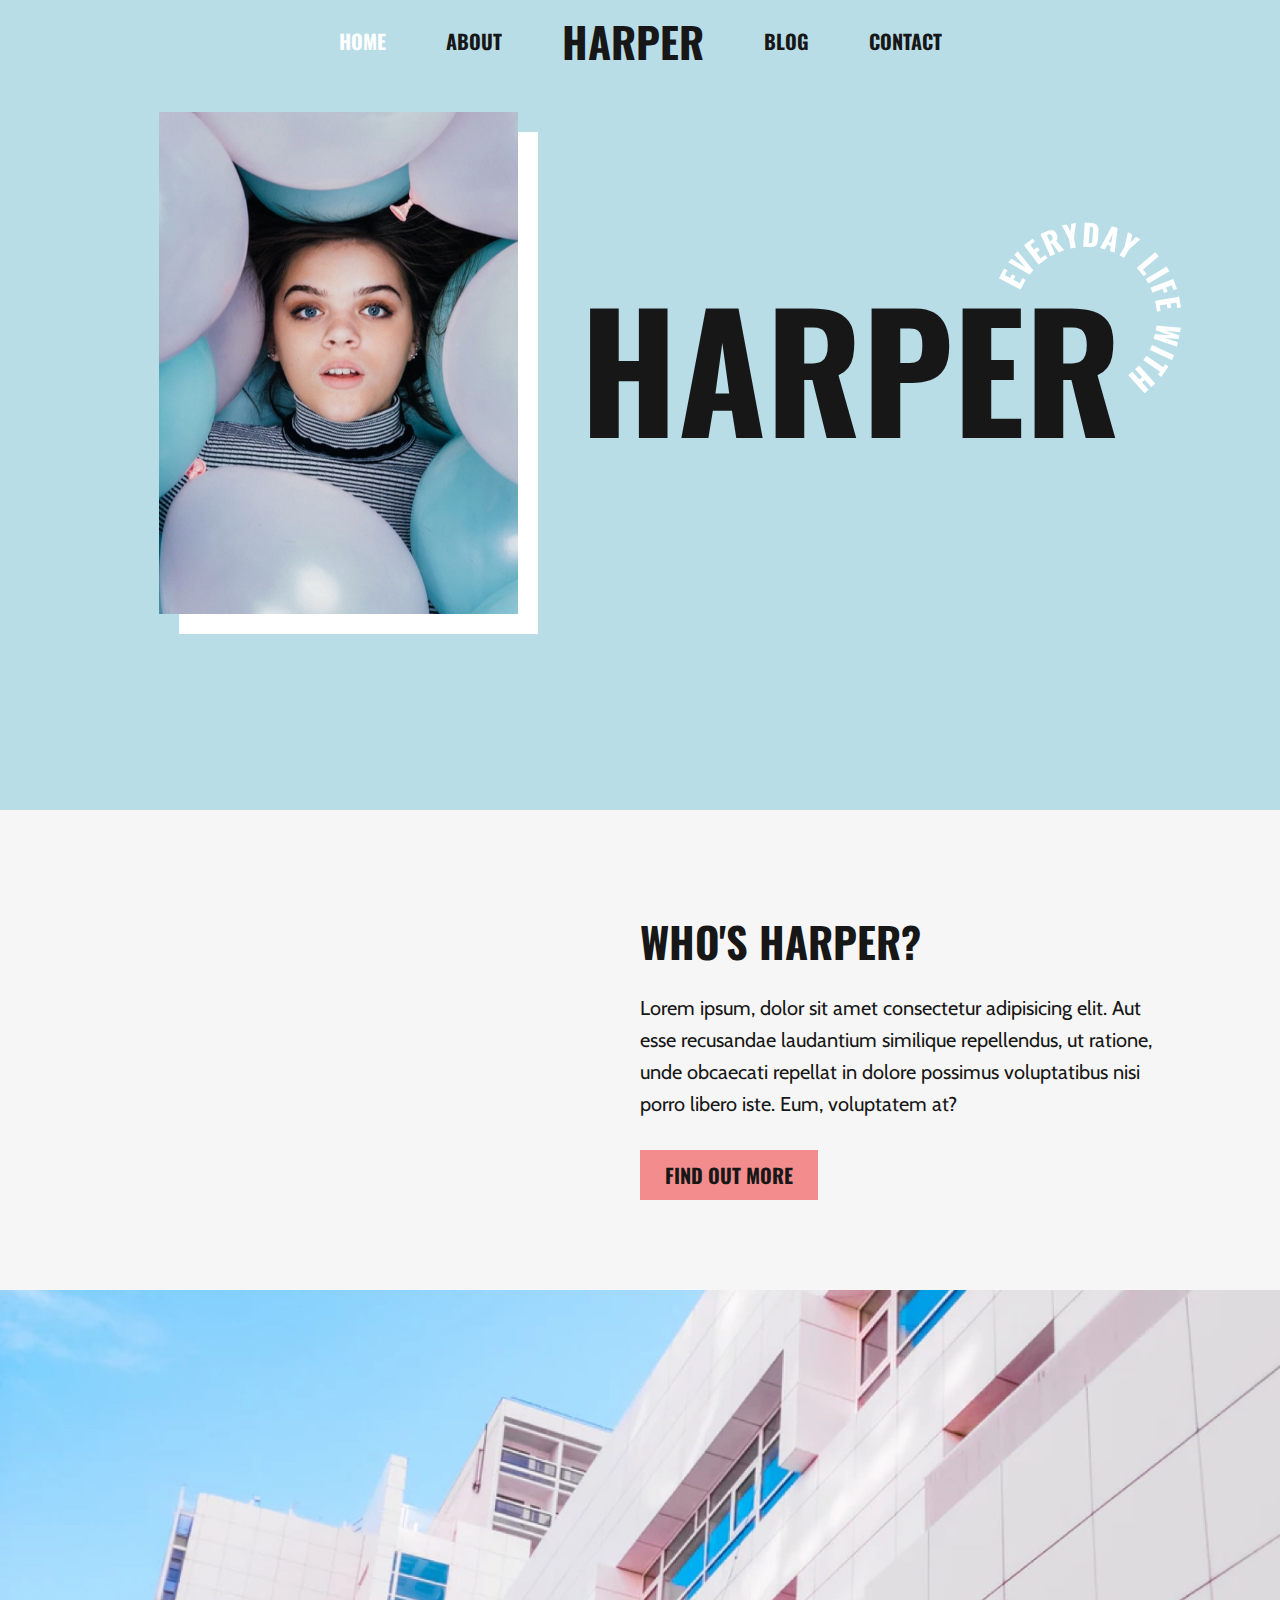
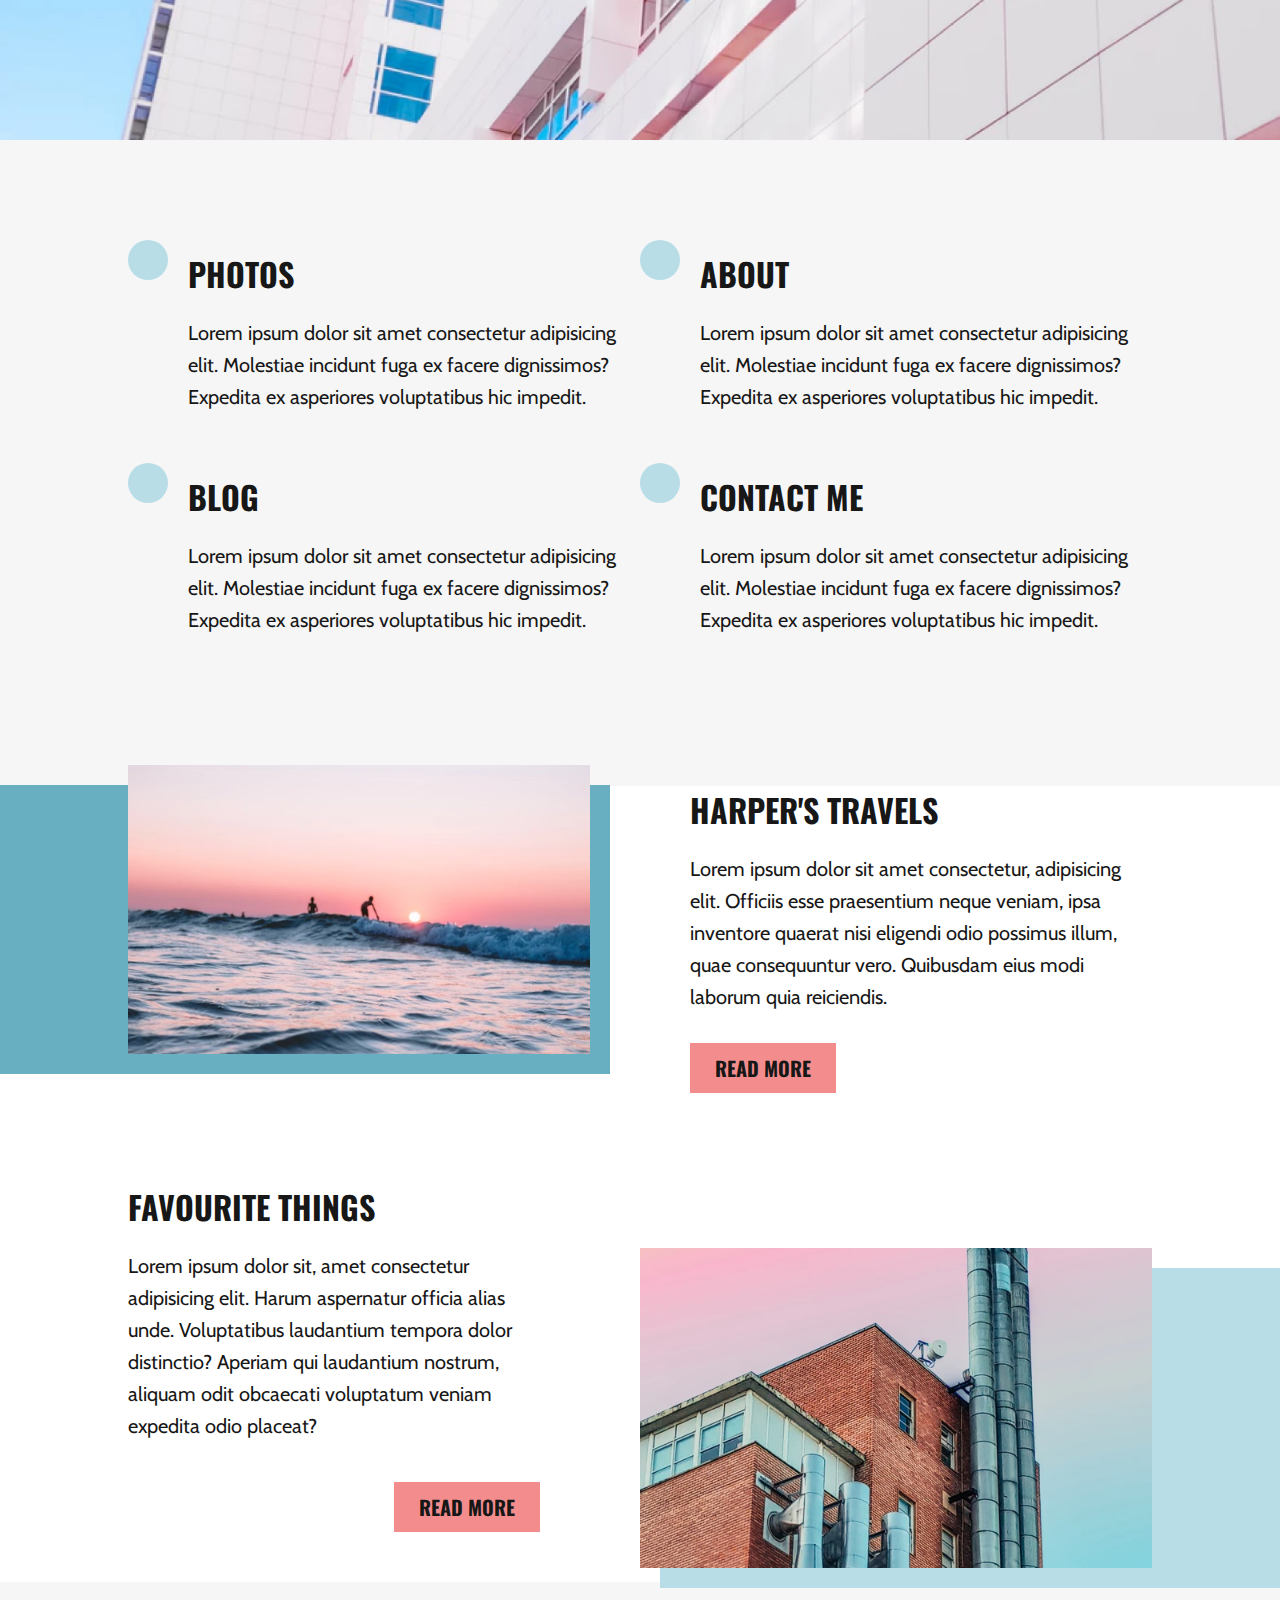
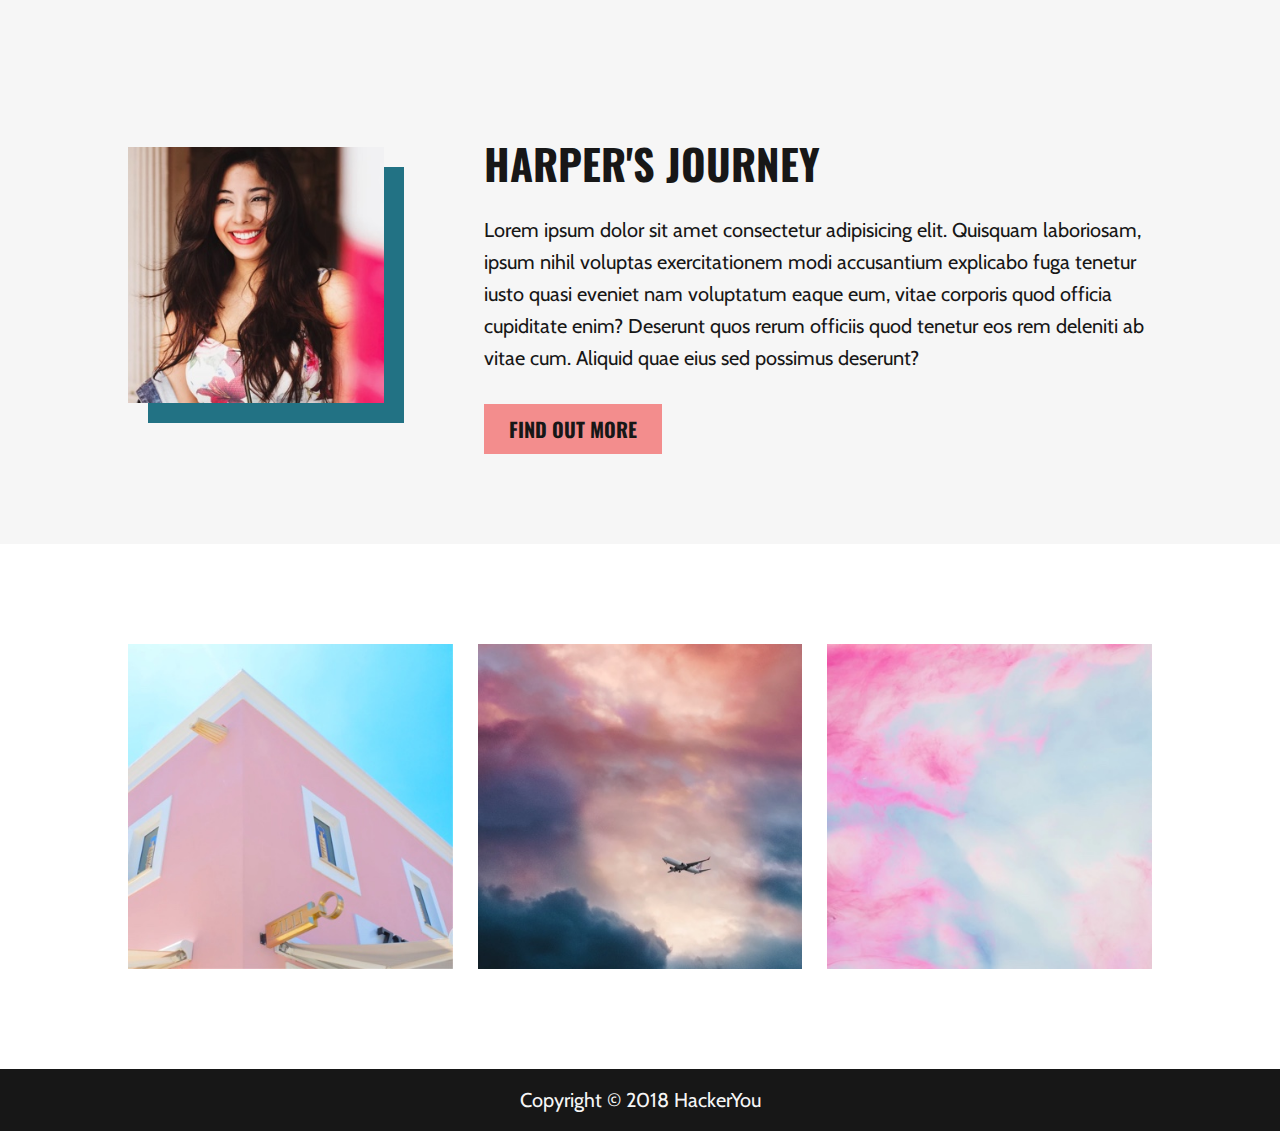
==== commit 22d07536: "Optimized images, added hover effects and visually hidden class on form labels" ====
--- a/index.html
+++ b/index.html
@@ -15,7 +15,7 @@
             <nav>
                 <ul class="header__nav">
                     <li class="header__link"><a href="index.html" class="header__anchor header__link--active">Home</a></li>
-                    <li class="header__link"><a href="#about.html" class="header__anchor">About</a></li>
+                    <li class="header__link"><a href="#about" class="header__anchor">About</a></li>
                     <li class="header__logo title__two">Harper</li>
                     <li class="header__link"><a href="blog.html" class="header__anchor">Blog</a></li>
                     <li class="header__link"><a href="contact.html" class="header__anchor">Contact</a></li>
@@ -35,7 +35,7 @@
     </header>
 
     <main>
-        <section class="about">
+        <section class="about" id="about">
             <div class="wrapper">
                 <div class="about__container">
                     <h2 class="title__two">Who's Harper?</h2>
@@ -55,7 +55,7 @@
                         <i class="fas fa-image info__icon"></i>
                     </div>
                     <div class="info__copy">
-                        <h3 class="title__three">Photos</h3>
+                        <a href="#photos" class="info__link"><h3 class="title__three">Photos</h3></a> 
                         <p class="body-font">Lorem ipsum dolor sit amet consectetur adipisicing elit. Molestiae incidunt fuga ex facere dignissimos? Expedita ex
                         asperiores voluptatibus hic impedit.</p>
                     </div>
@@ -65,7 +65,7 @@
                         <i class="fas fa-user-alt info__icon"></i>
                     </div>
                     <div class="info__copy">
-                        <h3 class="title__three">About</h3>
+                        <a href="#about" class="info__link"><h3 class="title__three">About</h3></a> 
                         <p class="body-font">Lorem ipsum dolor sit amet consectetur adipisicing elit. Molestiae incidunt fuga ex facere dignissimos? Expedita ex asperiores voluptatibus hic impedit.</p>
                     </div>
                 </div>
@@ -74,7 +74,7 @@
                         <i class="fas fa-desktop info__icon"></i>
                     </div>
                     <div class="info__copy">
-                        <h3 class="title__three">Blog</h3>
+                        <a href="blog.html" class="info__link"><h3 class="title__three">Blog</h3></a>
                         <p class="body-font">Lorem ipsum dolor sit amet consectetur adipisicing elit. Molestiae incidunt fuga ex facere dignissimos? Expedita ex asperiores voluptatibus hic impedit.</p>
                     </div>
                 </div>
@@ -83,14 +83,14 @@
                         <i class="fas fa-phone info__icon"></i>
                     </div>
                     <div class="info__copy">
-                        <h3 class="title__three">Contact Me</h3>
+                        <a href="contact.html" class="info__link"><h3 class="title__three">Contact Me</h3></a> 
                         <p class="body-font">Lorem ipsum dolor sit amet consectetur adipisicing elit. Molestiae incidunt fuga ex facere dignissimos? Expedita ex asperiores voluptatibus hic impedit.</p>
                     </div>
                 </div>
             </div>
         </section>
 
-        <section class="personal">
+        <section class="personal" id="photos">
             <div class="wrapper personal__container">
                 <div class="personal__container--half personal__container-top--half">
                     <div class="personal__item personal__item-1 personal__image-container">
@@ -144,7 +144,7 @@
     </main>
 
     <footer class="footer">
-        <p class="body-font footer__text">Copyright &copy; 2018 HackerYou</p>
+        <p class="footer__text">Copyright &copy; 2018 HackerYou</p>
     </footer>
     
 </body>
--- a/styles/styles.css
+++ b/styles/styles.css
@@ -132,6 +132,19 @@
   -webkit-box-sizing: border-box;
   box-sizing: border-box; }
 
+.visuallyhidden:not(:focus):not(:active) {
+  position: absolute;
+  width: 1px;
+  height: 1px;
+  margin: -1px;
+  border: 0;
+  padding: 0;
+  white-space: nowrap;
+  -webkit-clip-path: inset(100%);
+  clip-path: inset(100%);
+  clip: rect(0 0 0 0);
+  overflow: hidden; }
+
 html {
   font-size: 62.5%; }
 
@@ -167,7 +180,10 @@
   font-weight: bold;
   font-family: "Oswald", sans-serif;
   text-transform: uppercase;
-  margin: 0; }
+  margin: 0;
+  -webkit-transition: all 0.3s;
+  -o-transition: all 0.3s;
+  transition: all 0.3s; }
 
 .title__four {
   font-size: 24px;
@@ -185,6 +201,14 @@
   font-family: "Cabin", sans-serif;
   line-height: 3.2rem;
   padding-bottom: 20px; }
+
+.footer__text {
+  font-size: 20px;
+  font-size: 2rem;
+  color: #171717;
+  font-family: "Cabin", sans-serif;
+  line-height: 3.2rem;
+  color: #f6f6f6; }
 
 .btn {
   background: #f38d8d;
@@ -196,7 +220,14 @@
   font-weight: bold;
   font-family: "Oswald", sans-serif;
   text-transform: uppercase;
-  border: none; }
+  border: none;
+  -webkit-transition: all 0.3s;
+  -o-transition: all 0.3s;
+  transition: all 0.3s; }
+
+.btn:hover {
+  -webkit-box-shadow: 3px 3px 10px #b9dde7;
+  box-shadow: 3px 3px 10px #b9dde7; }
 
 .header__nav {
   display: -webkit-box;
@@ -226,12 +257,14 @@
   font-family: "Oswald", sans-serif;
   text-transform: uppercase; }
 
+.header__link:hover .header__anchor {
+  border-bottom: 2px solid #f38d8d; }
+
 .header__link--active {
   color: white; }
 
 .header--large {
-  background: #b9dde7;
-  height: 90vh; }
+  background: #b9dde7; }
 
 .header__home-container {
   height: 90vh; }
@@ -315,6 +348,11 @@
     border-radius: 50%; }
   .info__copy {
     padding: 10px 20px; }
+  .info__link {
+    text-decoration: none; }
+
+.info__link:hover .title__three {
+  color: #f38d8d; }
 
 .personal__container {
   display: -webkit-box;
@@ -556,7 +594,6 @@
 .footer {
   background: #171717; }
   .footer__text {
-    color: white;
     margin: 0;
     text-align: center;
     padding: 15px 0; }
@@ -592,7 +629,8 @@
     bottom: 50px;
     right: -65px; }
   .about__container {
-    padding-left: 0; }
+    padding-left: 0;
+    text-align: center; }
   .main-container {
     -webkit-box-orient: vertical;
     -webkit-box-direction: reverse;
@@ -688,6 +726,37 @@
     width: 100%; } }
 
 @media (max-width: 670px) {
+  .title__two {
+    font-size: 38px;
+    font-size: 3.8rem;
+    color: #171717;
+    font-weight: bold;
+    font-family: "Oswald", sans-serif;
+    text-transform: uppercase;
+    margin: 0; }
+  .title__three {
+    font-size: 30px;
+    font-size: 3rem;
+    color: #171717;
+    font-weight: bold;
+    font-family: "Oswald", sans-serif;
+    text-transform: uppercase;
+    margin: 0; }
+  .title__four {
+    font-size: 22px;
+    font-size: 2.2rem;
+    color: #171717;
+    font-weight: bold;
+    font-family: "Oswald", sans-serif;
+    text-transform: uppercase;
+    margin: 0; }
+  .body-font {
+    font-size: 18px;
+    font-size: 1.8rem;
+    color: #171717;
+    font-family: "Cabin", sans-serif;
+    line-height: 3.2rem;
+    padding-bottom: 20px; }
   .header__nav {
     position: relative;
     padding-top: 60px; }
@@ -696,6 +765,10 @@
     align-self: flex-start;
     position: absolute;
     top: 0; }
+  .about__container,
+  .info,
+  .gallery {
+    padding: 50px 0; }
   .journey {
     padding: 50px 0; }
   .journey__container {
@@ -724,7 +797,8 @@
     flex-direction: column;
     margin: 0 auto; }
   .gallery__item--middle {
-    margin: 25px 0; }
+    margin: 25px 0;
+    display: none; }
   .gallery__item {
     width: 100%;
     display: -webkit-box;
@@ -732,11 +806,7 @@
     display: flex;
     -webkit-box-pack: center;
     -ms-flex-pack: center;
-    justify-content: center; }
-  .gallery__image:hover {
-    -webkit-box-flex: 1;
-    -ms-flex-positive: 1;
-    flex-grow: 1; } }
+    justify-content: center; } }
 
 @media (max-width: 612px) {
   .header-container__title {
@@ -752,6 +822,17 @@
   .header-container__title::after {
     bottom: 30px;
     right: -65px; }
+  .about__hero-image {
+    height: 30vh; }
+  .info__section {
+    -webkit-box-orient: vertical;
+    -webkit-box-direction: normal;
+    -ms-flex-direction: column;
+    flex-direction: column;
+    text-align: center;
+    -webkit-box-align: center;
+    -ms-flex-align: center;
+    align-items: center; }
   .aside {
     -webkit-box-orient: vertical;
     -webkit-box-direction: normal;
@@ -804,6 +885,8 @@
       width: 100%; } }
 
 @media (max-width: 465px) {
+  .header__home-container {
+    height: 80vh; }
   .header-container__image {
     width: 70%; }
   .header-container__title {
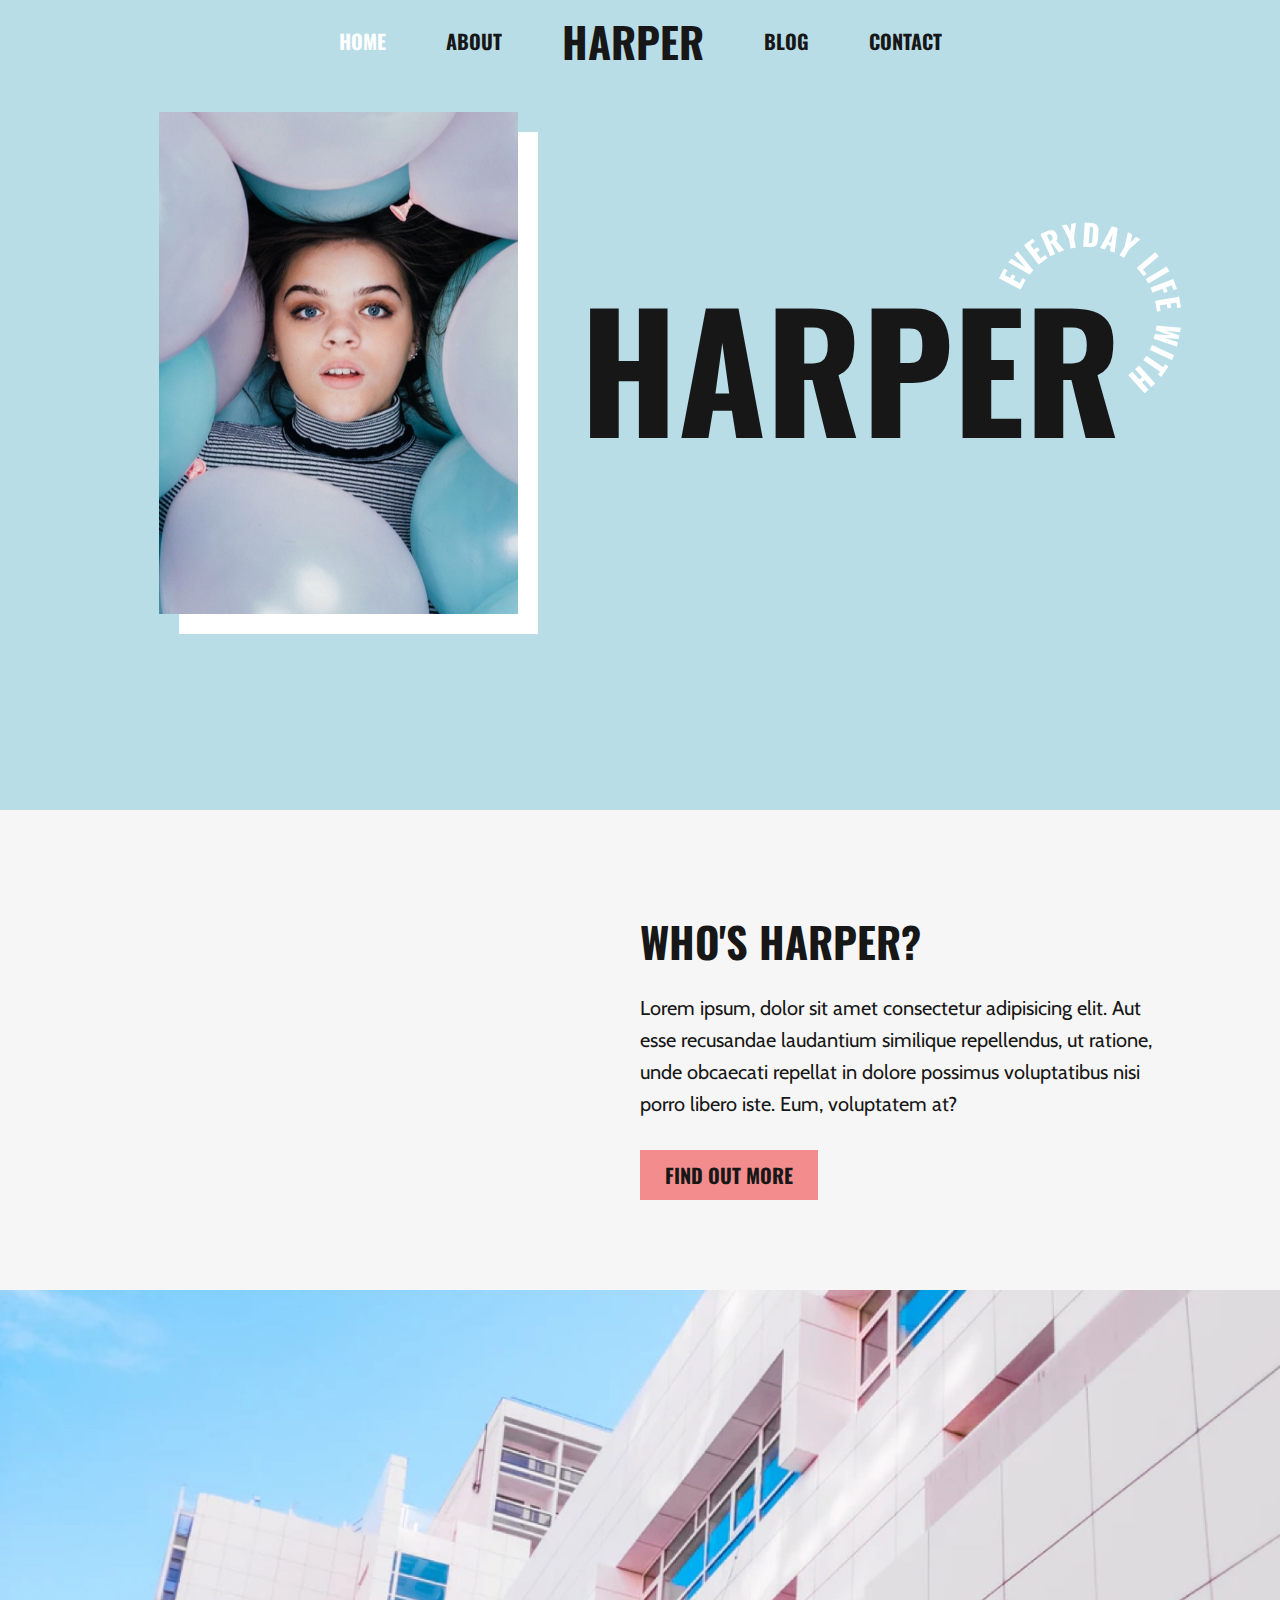
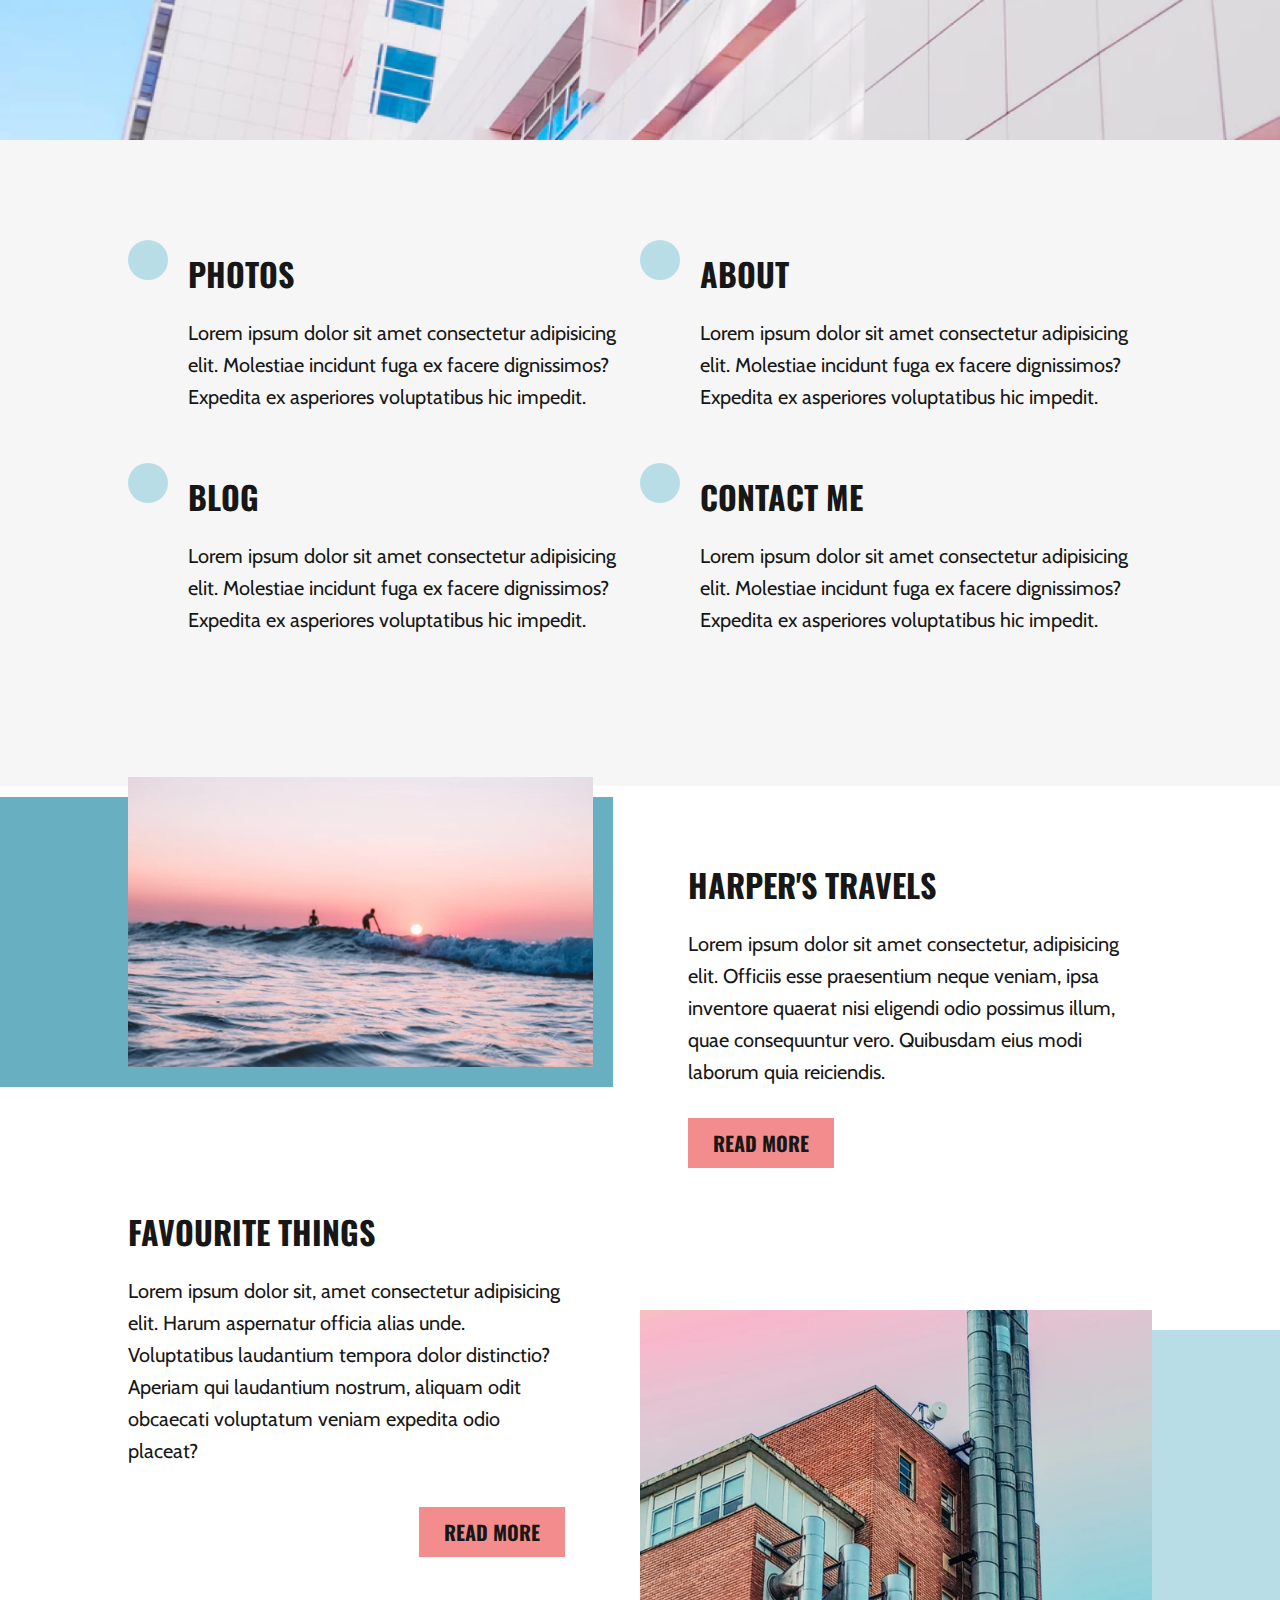
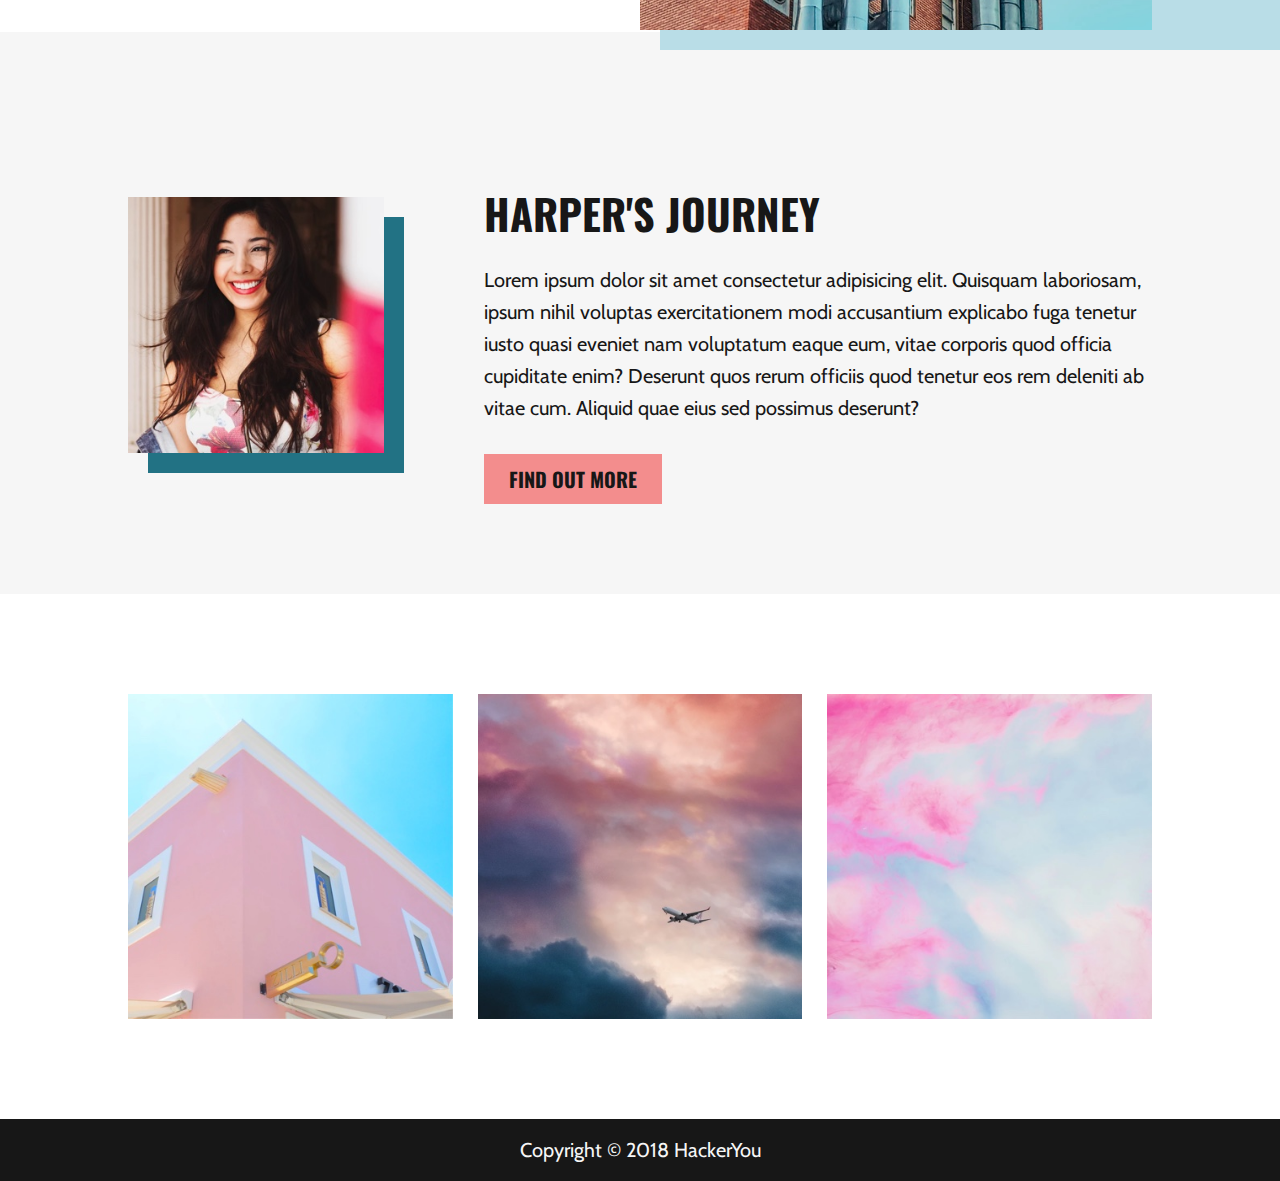
==== commit 7ca579d8: "fixed margin issue on journey section" ====
--- a/index.html
+++ b/index.html
@@ -92,8 +92,8 @@
 
         <section class="personal" id="photos">
             <div class="wrapper personal__container">
-                <div class="personal__container--half personal__container-top--half">
-                    <div class="personal__item personal__item-1 personal__image-container">
+                <div class="personal__container--half">
+                    <div class="personal__item personal__item-1 personal__image-container personal__image-container--top">
                         <img src="./assets/home-image-3.jpg" alt="Two surfers catching a wave during a pink sunset" class="personal__image personal__image--top">
                     </div>
                     <div class="personal__item text-container text-container--top">
@@ -108,7 +108,7 @@
                          <p class="body-font">Lorem ipsum dolor sit, amet consectetur adipisicing elit. Harum aspernatur officia alias unde. Voluptatibus laudantium tempora dolor distinctio? Aperiam qui laudantium nostrum, aliquam odit obcaecati voluptatum veniam expedita odio placeat?</p>
                         <a href="#" class="btn personal__btn personal__btn--right">Read more</a>
                     </div>
-                    <div class="personal__item personal__image-container">
+                    <div class="personal__item personal__image-container personal__image-container--bottom">
                         <img src="./assets/home-image-4.jpg" alt="Industrial red brick building with six ventilation pipes during a sunset that fades from pink to blue" class="personal__image personal__image--bottom">
                     </div>
                 </div>
--- a/styles/styles.css
+++ b/styles/styles.css
@@ -367,21 +367,21 @@
   .personal__container--half {
     display: -webkit-box;
     display: -ms-flexbox;
-    display: flex; }
-
-.personal__container-top--half {
-  -webkit-box-align: center;
-  -ms-flex-align: center;
-  align-items: center;
+    display: flex;
+    -webkit-box-align: center;
+    -ms-flex-align: center;
+    align-items: center; }
+
+.personal__container-bottom--half {
+  margin-top: 50px; }
+
+.personal__image-container--top {
   position: relative;
   bottom: 50px; }
 
-.personal__container-bottom--half {
+.personal__image-container--bottom {
   position: relative;
-  top: 50px;
-  -webkit-box-align: center;
-  -ms-flex-align: center;
-  align-items: center; }
+  top: 50px; }
 
 .personal__item {
   width: 50%; }
@@ -394,14 +394,14 @@
   box-shadow: 20px 20px #68b0c1, -200px 20px #68b0c1, -500px 20px #68b0c1; }
 
 .text-container--top {
-  margin: 50px 0 0 100px; }
+  margin: 75px 0 0 95px; }
 
 .personal__image--bottom {
   -webkit-box-shadow: 20px 20px #b9dde7, 200px 20px #b9dde7, 500px 20px #b9dde7;
   box-shadow: 20px 20px #b9dde7, 200px 20px #b9dde7, 500px 20px #b9dde7; }
 
 .text-container--bottom {
-  padding: 0 100px 100px 0;
+  padding: 0 75px 75px 0;
   display: -webkit-box;
   display: -ms-flexbox;
   display: flex;
@@ -678,7 +678,14 @@
     -webkit-box-direction: normal;
     -ms-flex-direction: column;
     flex-direction: column;
+    -webkit-box-pack: center;
+    -ms-flex-pack: center;
+    justify-content: center; }
+  .personal__image-container {
     position: static;
+    display: -webkit-box;
+    display: -ms-flexbox;
+    display: flex;
     -webkit-box-pack: center;
     -ms-flex-pack: center;
     justify-content: center; }
@@ -686,7 +693,8 @@
     -webkit-box-orient: vertical;
     -webkit-box-direction: reverse;
     -ms-flex-direction: column-reverse;
-    flex-direction: column-reverse; }
+    flex-direction: column-reverse;
+    margin-top: 0; }
   .personal__item {
     width: 100%; }
   .text-container {
